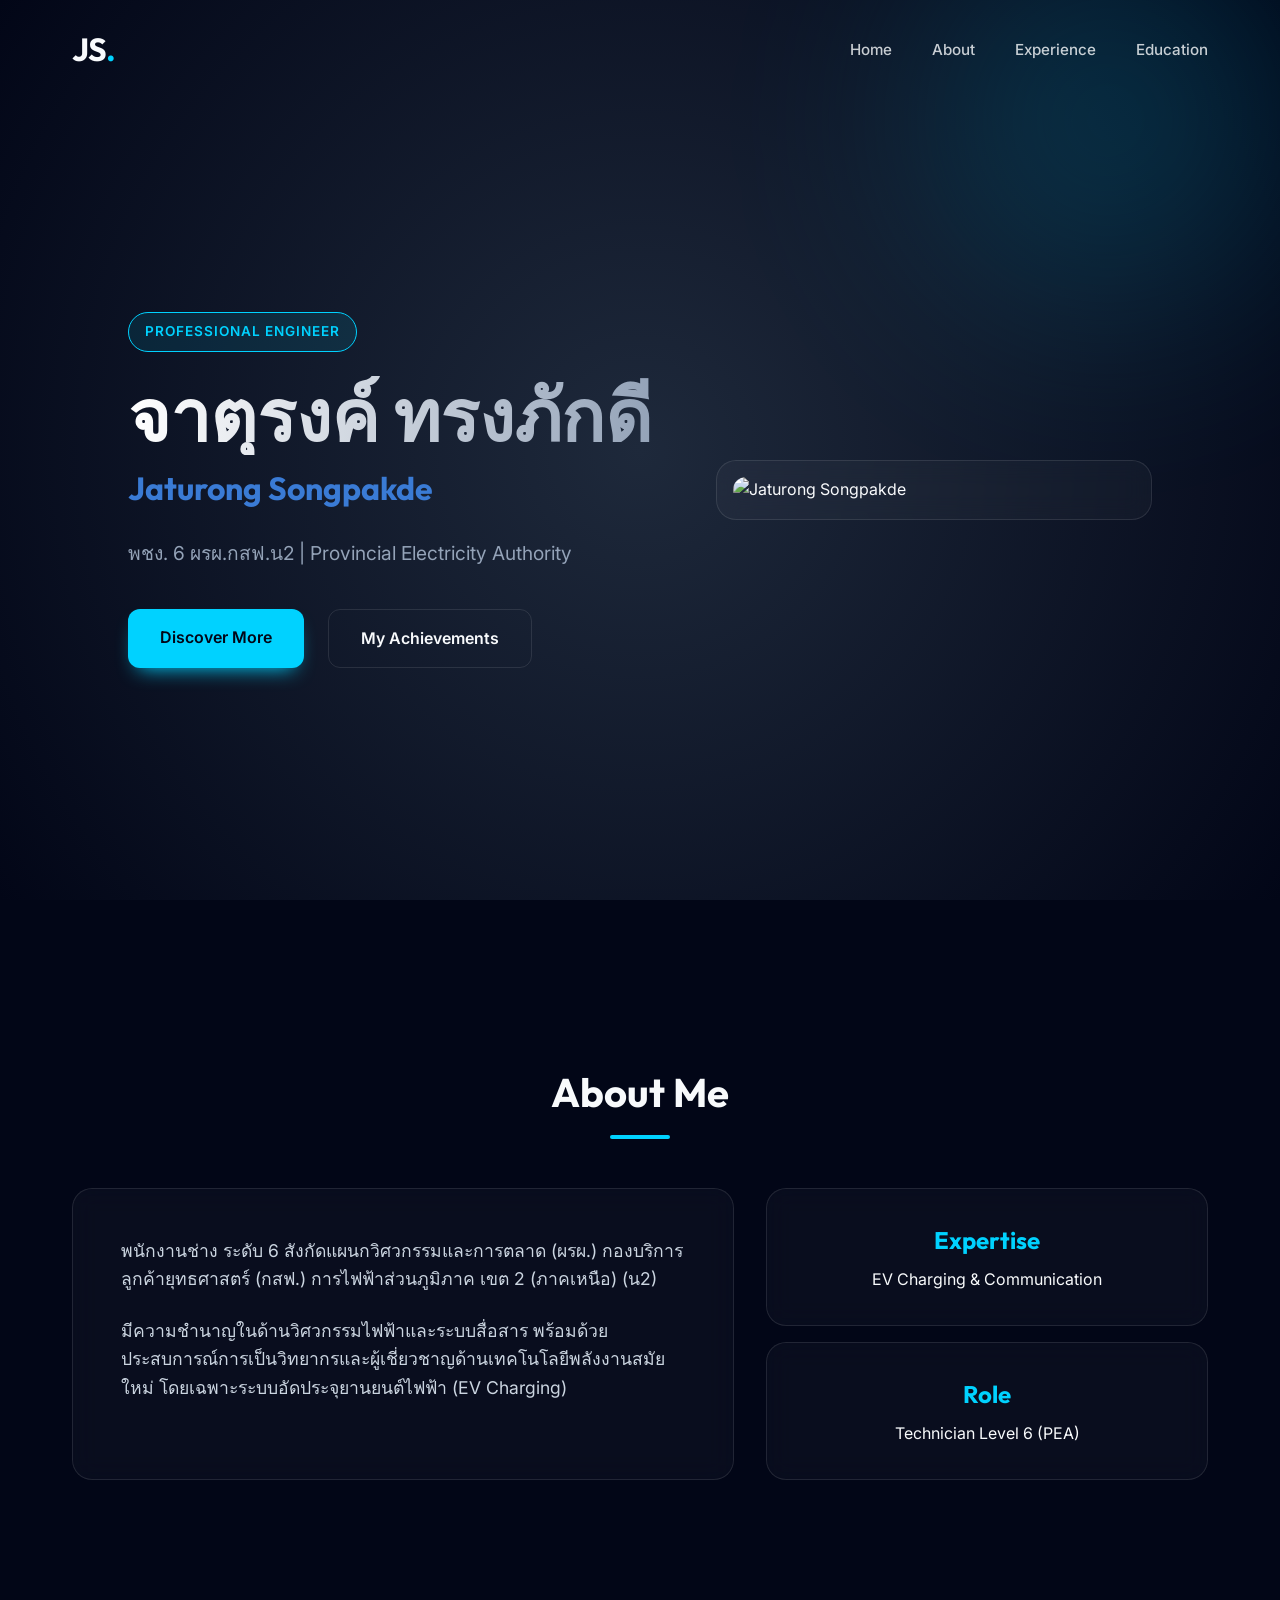
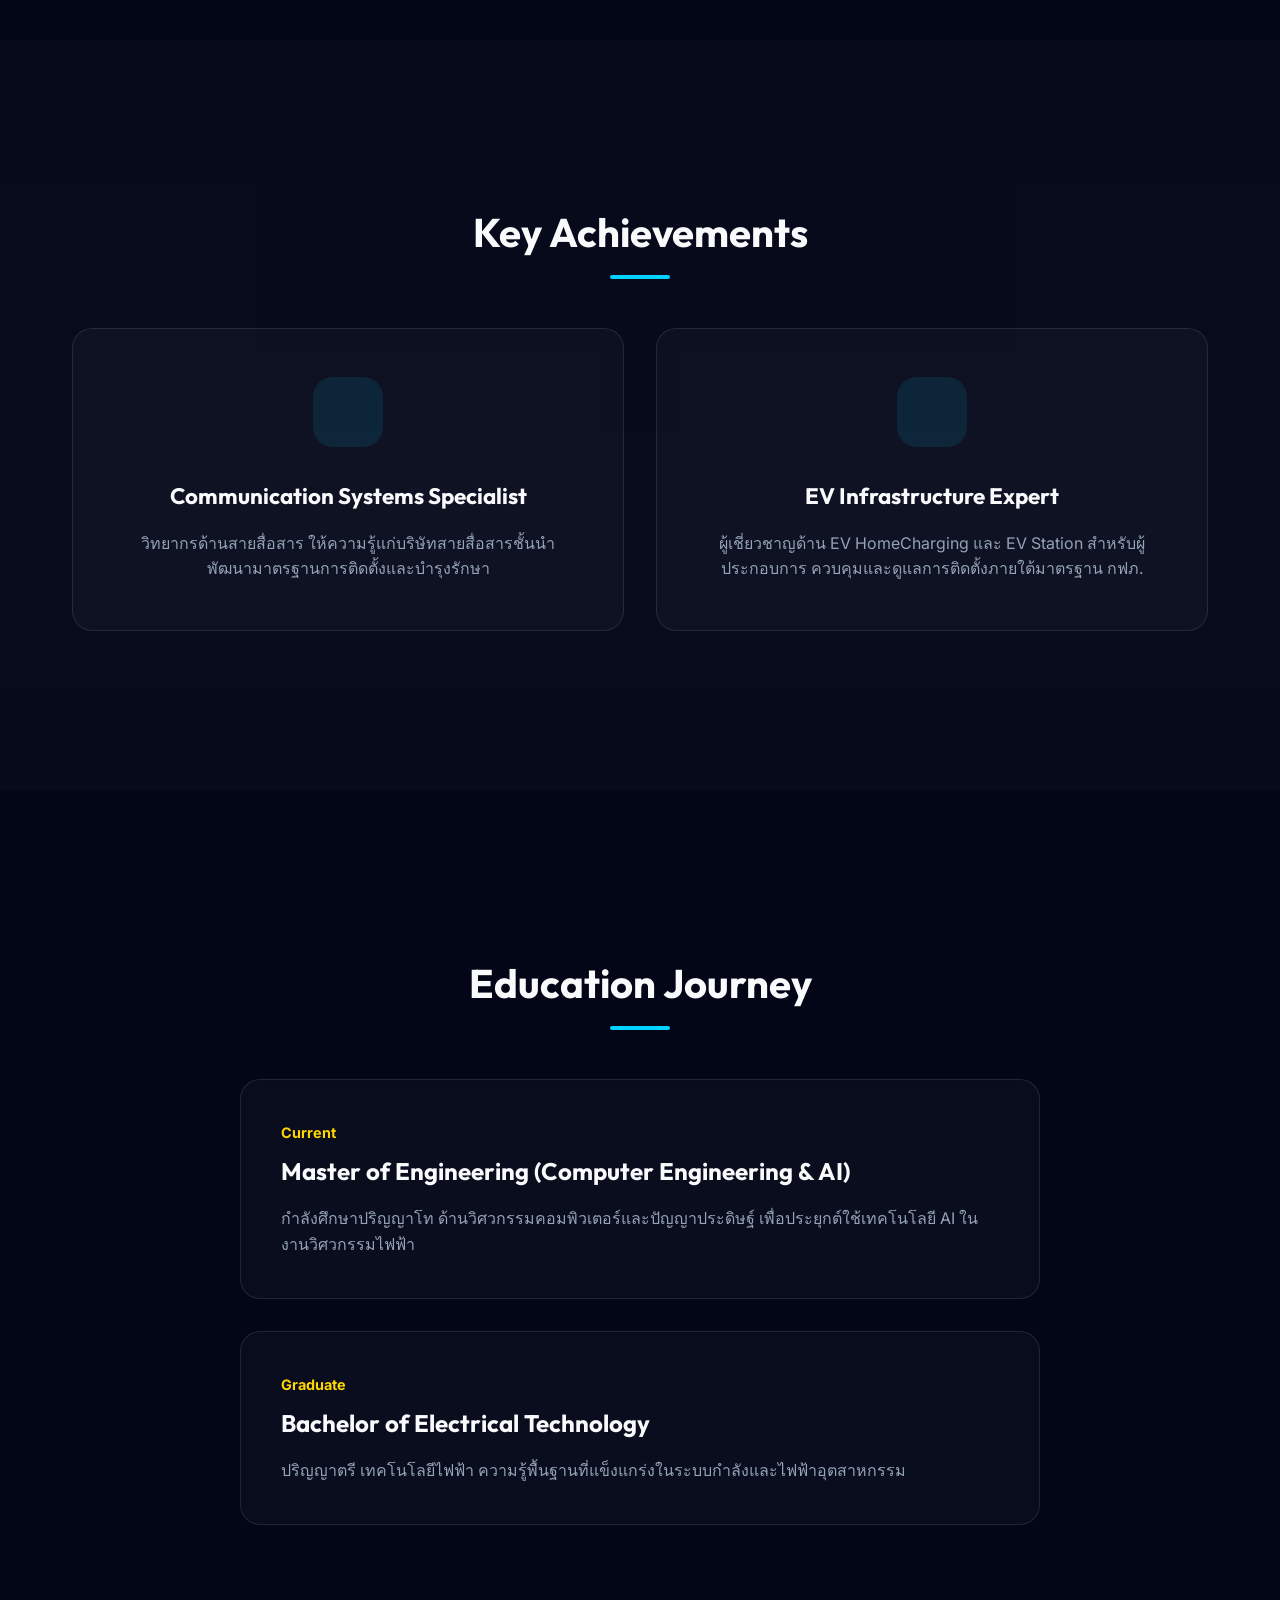
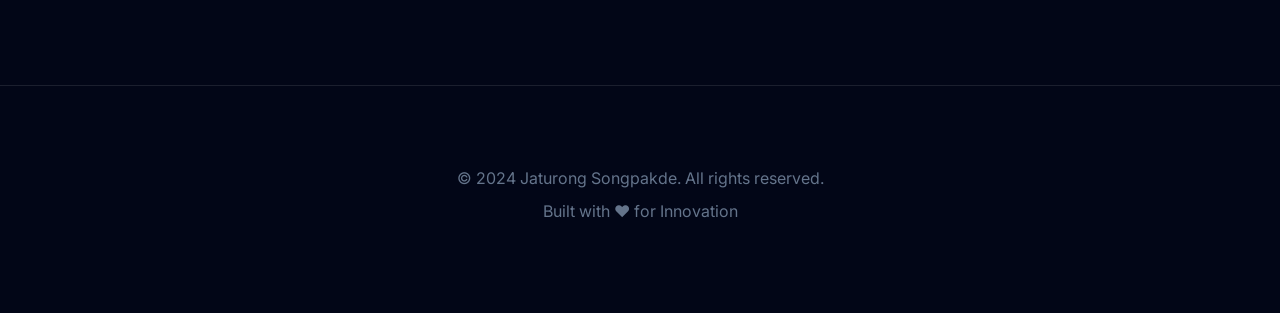
==== portfolio/index.html @ 8506d23b "Add professional portfolio website for Jaturong Songpakdee level-up presentation" ====
<!DOCTYPE html>
<html lang="th">
<head>
    <meta charset="UTF-8">
    <meta name="viewport" content="width=device-width, initial-scale=1.0">
    <title>Jaturong Songpakde | Portfolio</title>
    <link rel="stylesheet" href="style.css">
    <link rel="preconnect" href="https://fonts.googleapis.com">
    <link rel="preconnect" href="https://fonts.gstatic.com" crossorigin>
    <link href="https://fonts.googleapis.com/css2?family=Inter:wght@300;400;600;700&family=Outfit:wght@300;400;600;700&display=swap" rel="stylesheet">
    <script src="https://kit.fontawesome.com/your-fontawesome-kit.js" crossorigin="anonymous"></script>
</head>
<body>
    <div class="background-radial"></div>
    
    <nav id="navbar">
        <div class="container">
            <div class="logo">JS<span>.</span></div>
            <ul class="nav-links">
                <li><a href="#home">Home</a></li>
                <li><a href="#about">About</a></li>
                <li><a href="#experience">Experience</a></li>
                <li><a href="#education">Education</a></li>
            </ul>
        </div>
    </nav>

    <header id="home" class="hero">
        <div class="container">
            <div class="hero-content">
                <span class="badge">Professional Engineer</span>
                <h1>จาตุรงค์ ทรงภักดี</h1>
                <h2 class="english-name">Jaturong Songpakde</h2>
                <p class="role">พชง. 6 ผรผ.กสฟ.น2 | Provincial Electricity Authority</p>
                <div class="hero-cta">
                    <a href="#about" class="btn btn-primary">Discover More</a>
                    <a href="#experience" class="btn btn-outline">My Achievements</a>
                </div>
            </div>
            <div class="hero-image">
                <div class="image-wrapper glass">
                    <img src="assets/profile.png" alt="Jaturong Songpakde">
                </div>
            </div>
        </div>
    </header>

    <section id="about" class="section">
        <div class="container">
            <h3 class="section-title">About Me</h3>
            <div class="about-grid">
                <div class="about-text glass">
                    <p>พนักงานช่าง ระดับ 6 สังกัดแผนกวิศวกรรมและการตลาด (ผรผ.) กองบริการลูกค้ายุทธศาสตร์ (กสฟ.) การไฟฟ้าส่วนภูมิภาค เขต 2 (ภาคเหนือ) (น2)</p>
                    <p>มีความชำนาญในด้านวิศวกรรมไฟฟ้าและระบบสื่อสาร พร้อมด้วยประสบการณ์การเป็นวิทยากรและผู้เชี่ยวชาญด้านเทคโนโลยีพลังงานสมัยใหม่ โดยเฉพาะระบบอัดประจุยานยนต์ไฟฟ้า (EV Charging)</p>
                </div>
                <div class="stats-grid">
                    <div class="stat-card glass">
                        <h4>Expertise</h4>
                        <p>EV Charging & Communication</p>
                    </div>
                    <div class="stat-card glass">
                        <h4>Role</h4>
                        <p>Technician Level 6 (PEA)</p>
                    </div>
                </div>
            </div>
        </div>
    </section>

    <section id="experience" class="section bg-alt">
        <div class="container">
            <h3 class="section-title">Key Achievements</h3>
            <div class="cards-container">
                <div class="feature-card glass">
                    <div class="icon-box"><i class="fas fa-satellite-dish"></i></div>
                    <h4>Communication Systems Specialist</h4>
                    <p>วิทยากรด้านสายสื่อสาร ให้ความรู้แก่บริษัทสายสื่อสารชั้นนำ พัฒนามาตรฐานการติดตั้งและบำรุงรักษา</p>
                </div>
                <div class="feature-card glass">
                    <div class="icon-box"><i class="fas fa-charging-station"></i></div>
                    <h4>EV Infrastructure Expert</h4>
                    <p>ผู้เชี่ยวชาญด้าน EV HomeCharging และ EV Station สำหรับผู้ประกอบการ ควบคุมและดูแลการติดตั้งภายใต้มาตรฐาน กฟภ.</p>
                </div>
            </div>
        </div>
    </section>

    <section id="education" class="section">
        <div class="container">
            <h3 class="section-title">Education Journey</h3>
            <div class="timeline">
                <div class="timeline-item glass">
                    <span class="year">Current</span>
                    <h4>Master of Engineering (Computer Engineering & AI)</h4>
                    <p>กำลังศึกษาปริญญาโท ด้านวิศวกรรมคอมพิวเตอร์และปัญญาประดิษฐ์ เพื่อประยุกต์ใช้เทคโนโลยี AI ในงานวิศวกรรมไฟฟ้า</p>
                </div>
                <div class="timeline-item glass">
                    <span class="year">Graduate</span>
                    <h4>Bachelor of Electrical Technology</h4>
                    <p>ปริญญาตรี เทคโนโลยีไฟฟ้า ความรู้พื้นฐานที่แข็งแกร่งในระบบกำลังและไฟฟ้าอุตสาหกรรม</p>
                </div>
            </div>
        </div>
    </section>

    <footer>
        <div class="container">
            <p>&copy; 2024 Jaturong Songpakde. All rights reserved.</p>
            <p>Built with ❤️ for Innovation</p>
        </div>
    </footer>

    <script>
        // Smooth scrolling
        document.querySelectorAll('a[href^="#"]').forEach(anchor => {
            anchor.addEventListener('click', function (e) {
                e.preventDefault();
                document.querySelector(this.getAttribute('href')).scrollIntoView({
                    behavior: 'smooth'
                });
            });
        });

        // Navbar scroll effect
        window.addEventListener('scroll', () => {
            const nav = document.getElementById('navbar');
            if (window.scrollY > 50) {
                nav.classList.add('scrolled');
            } else {
                nav.classList.remove('scrolled');
            }
        });
    </script>
</body>
</html>
---- portfolio/style.css ----
:root {
    --primary: #00d2ff;
    --primary-glow: rgba(0, 210, 255, 0.4);
    --secondary: #3a7bd5;
    --dark: #0f172a;
    --darker: #020617;
    --light: #f8fafc;
    --glass: rgba(255, 255, 255, 0.03);
    --glass-border: rgba(255, 255, 255, 0.1);
    --accent: #ffd700;
}

* {
    margin: 0;
    padding: 0;
    box-sizing: border-box;
}

body {
    font-family: 'Inter', sans-serif;
    background-color: var(--darker);
    color: var(--light);
    line-height: 1.6;
    overflow-x: hidden;
}

h1, h2, h3, h4, .logo {
    font-family: 'Outfit', sans-serif;
}

.container {
    max-width: 1200px;
    margin: 0 auto;
    padding: 0 2rem;
}

.glass {
    background: var(--glass);
    backdrop-filter: blur(12px);
    -webkit-backdrop-filter: blur(12px);
    border: 1px solid var(--glass-border);
    border-radius: 20px;
    transition: all 0.3s ease;
}

.glass:hover {
    border-color: var(--primary);
    box-shadow: 0 0 20px var(--primary-glow);
}

/* Background Effects */
.background-radial {
    position: fixed;
    top: 0;
    left: 0;
    width: 100vw;
    height: 100vh;
    background: radial-gradient(circle at 50% 50%, #1e293b 0%, #020617 100%);
    z-index: -1;
}

.background-radial::after {
    content: '';
    position: absolute;
    top: -20%;
    right: -10%;
    width: 600px;
    height: 600px;
    background: radial-gradient(circle, var(--primary-glow) 0%, transparent 70%);
    filter: blur(80px);
    opacity: 0.5;
}

/* Navbar */
#navbar {
    position: fixed;
    top: 0;
    width: 100%;
    z-index: 1000;
    padding: 1.5rem 0;
    transition: all 0.4s ease;
}

#navbar.scrolled {
    padding: 1rem 0;
    background: rgba(2, 6, 23, 0.8);
    backdrop-filter: blur(10px);
    border-bottom: 1px solid var(--glass-border);
}

#navbar .container {
    display: flex;
    justify-content: space-between;
    align-items: center;
}

.logo {
    font-size: 2rem;
    font-weight: 700;
    letter-spacing: -1px;
}

.logo span {
    color: var(--primary);
}

.nav-links {
    display: flex;
    list-style: none;
    gap: 2.5rem;
}

.nav-links a {
    text-decoration: none;
    color: var(--light);
    font-weight: 500;
    font-size: 0.95rem;
    opacity: 0.8;
    transition: 0.3s;
}

.nav-links a:hover {
    color: var(--primary);
    opacity: 1;
}

/* Hero Section */
.hero {
    min-height: 100vh;
    display: flex;
    align-items: center;
    padding-top: 80px;
}

.hero .container {
    display: grid;
    grid-template-columns: 1.2fr 1fr;
    gap: 4rem;
    align-items: center;
}

.badge {
    display: inline-block;
    padding: 0.5rem 1rem;
    background: rgba(0, 210, 255, 0.1);
    border: 1px solid var(--primary);
    color: var(--primary);
    border-radius: 50px;
    font-size: 0.85rem;
    font-weight: 600;
    margin-bottom: 1.5rem;
    text-transform: uppercase;
    letter-spacing: 1px;
}

.hero h1 {
    font-size: 4.5rem;
    line-height: 1.1;
    margin-bottom: 0.5rem;
    background: linear-gradient(to right, #fff, #94a3b8);
    -webkit-background-clip: text;
    -webkit-text-fill-color: transparent;
}

.english-name {
    font-size: 2rem;
    color: var(--secondary);
    margin-bottom: 1.5rem;
}

.role {
    font-size: 1.2rem;
    color: #94a3b8;
    margin-bottom: 2.5rem;
    max-width: 600px;
}

.hero-cta {
    display: flex;
    gap: 1.5rem;
}

.btn {
    padding: 1rem 2rem;
    border-radius: 12px;
    font-weight: 600;
    text-decoration: none;
    transition: 0.3s;
}

.btn-primary {
    background: var(--primary);
    color: var(--darker);
    box-shadow: 0 10px 20px -10px var(--primary);
}

.btn-primary:hover {
    transform: translateY(-3px);
    filter: brightness(1.1);
}

.btn-outline {
    border: 1px solid var(--glass-border);
    color: var(--light);
}

.btn-outline:hover {
    background: var(--glass);
    border-color: var(--primary);
}

.hero-image .image-wrapper {
    position: relative;
    padding: 1rem;
    max-width: 450px;
}

.hero-image img {
    width: 100%;
    border-radius: 15px;
    display: block;
    filter: grayscale(20%);
}

/* Sections */
.section {
    padding: 10rem 0;
}

.section-title {
    font-size: 2.5rem;
    margin-bottom: 4rem;
    text-align: center;
    position: relative;
}

.section-title::after {
    content: '';
    position: absolute;
    bottom: -15px;
    left: 50%;
    transform: translateX(-50%);
    width: 60px;
    height: 4px;
    background: var(--primary);
    border-radius: 2px;
}

.bg-alt {
    background: rgba(255, 255, 255, 0.02);
}

/* About Grid */
.about-grid {
    display: grid;
    grid-template-columns: 1.5fr 1fr;
    gap: 2rem;
}

.about-text {
    padding: 3rem;
    font-size: 1.1rem;
    color: #cbd5e1;
}

.about-text p {
    margin-bottom: 1.5rem;
}

.stats-grid {
    display: grid;
    gap: 1rem;
}

.stat-card {
    padding: 2rem;
    text-align: center;
}

.stat-card h4 {
    color: var(--primary);
    font-size: 1.5rem;
    margin-bottom: 0.5rem;
}

/* Achievements */
.cards-container {
    display: grid;
    grid-template-columns: repeat(auto-fit, minmax(300px, 1fr));
    gap: 2rem;
}

.feature-card {
    padding: 3rem;
    text-align: center;
}

.icon-box {
    width: 70px;
    height: 70px;
    background: rgba(0, 210, 255, 0.1);
    color: var(--primary);
    border-radius: 20px;
    display: flex;
    align-items: center;
    justify-content: center;
    font-size: 1.8rem;
    margin: 0 auto 2rem;
}

.feature-card h4 {
    margin-bottom: 1rem;
    font-size: 1.4rem;
}

.feature-card p {
    color: #94a3b8;
}

/* Education Timeline */
.timeline {
    max-width: 800px;
    margin: 0 auto;
    display: flex;
    flex-direction: column;
    gap: 2rem;
}

.timeline-item {
    padding: 2.5rem;
    position: relative;
}

.year {
    display: inline-block;
    color: var(--accent);
    font-weight: 700;
    margin-bottom: 0.5rem;
    font-size: 0.9rem;
}

.timeline-item h4 {
    font-size: 1.5rem;
    margin-bottom: 1rem;
}

.timeline-item p {
    color: #94a3b8;
}

/* Footer */
footer {
    padding: 5rem 0;
    text-align: center;
    border-top: 1px solid var(--glass-border);
}

footer p {
    color: #64748b;
    margin-bottom: 0.5rem;
}

/* Responsive */
@media (max-width: 992px) {
    .hero .container {
        grid-template-columns: 1fr;
        text-align: center;
    }
    .hero h1 { font-size: 3.5rem; }
    .hero-cta { justify-content: center; }
    .hero-image { order: -1; margin: 0 auto; }
    .about-grid { grid-template-columns: 1fr; }
    .nav-links { display: none; }
}

@media (max-width: 600px) {
    .hero h1 { font-size: 2.8rem; }
    .section { padding: 6rem 0; }
}
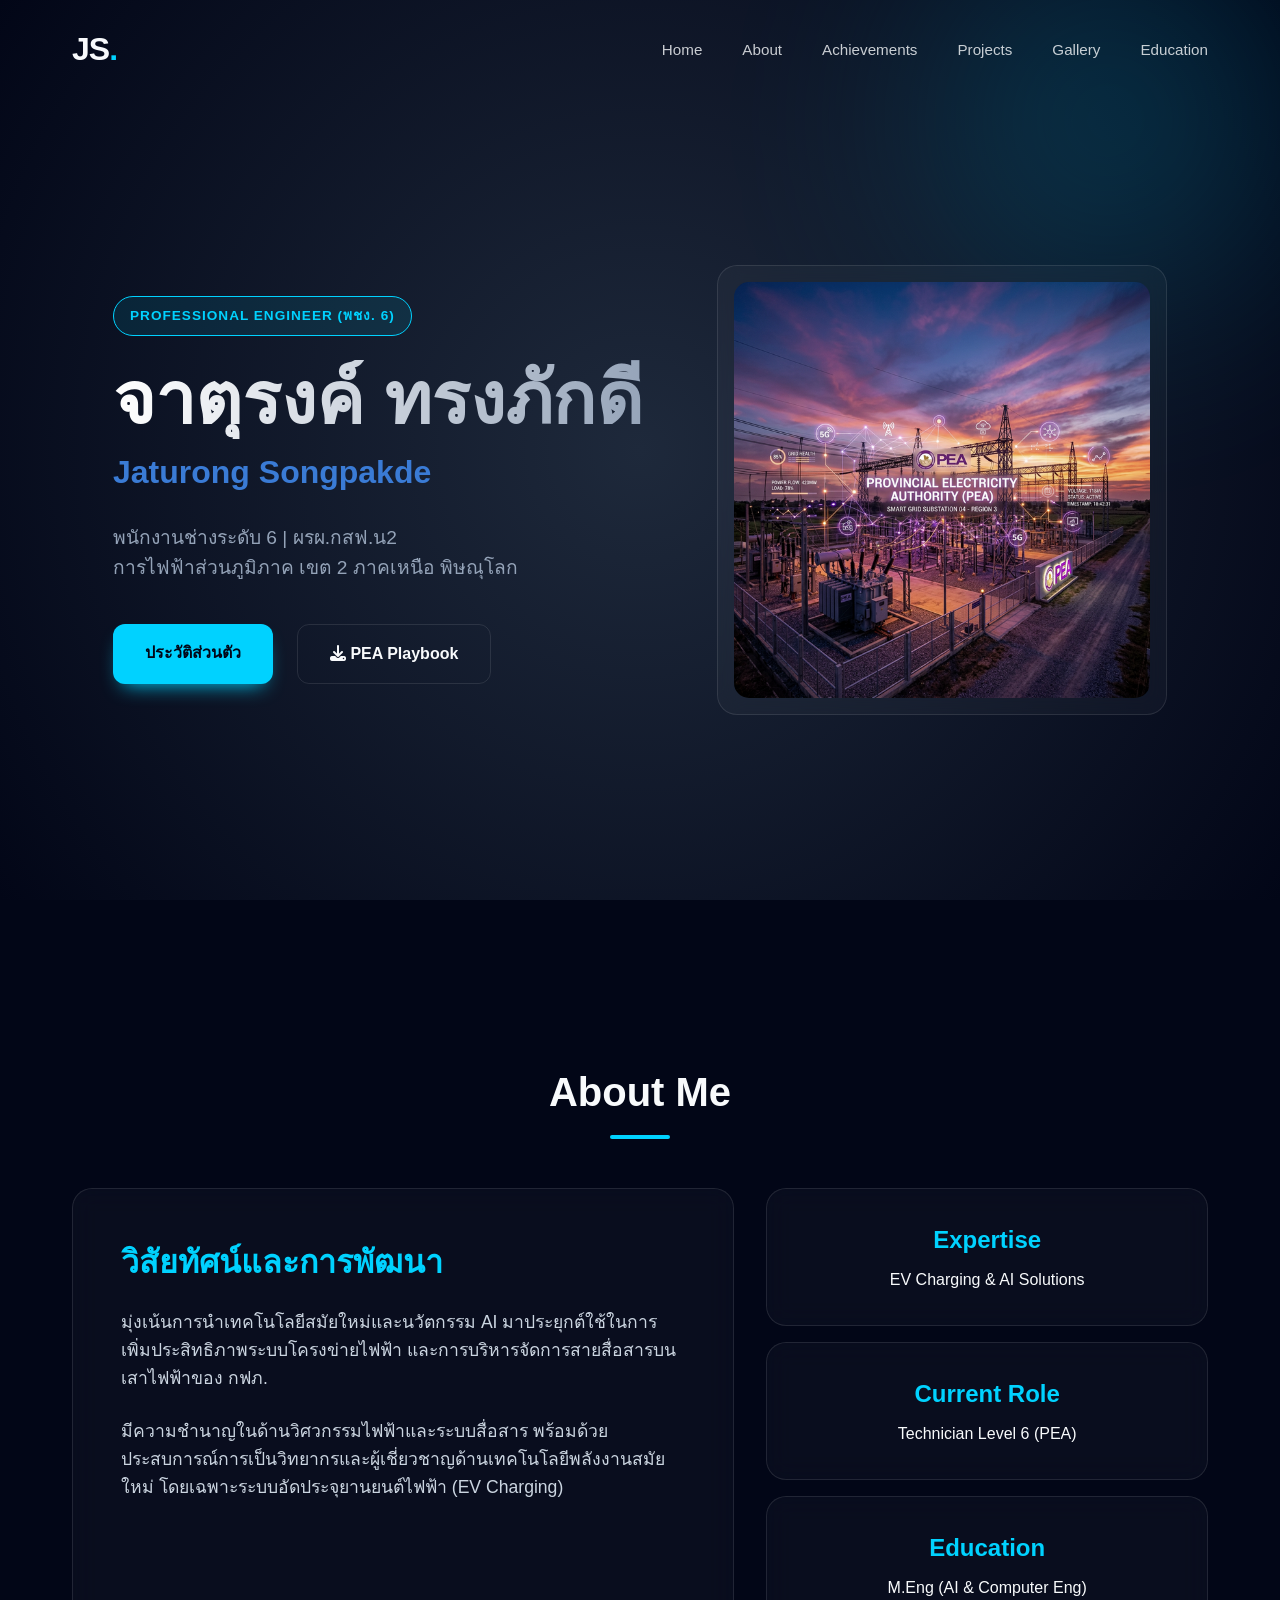
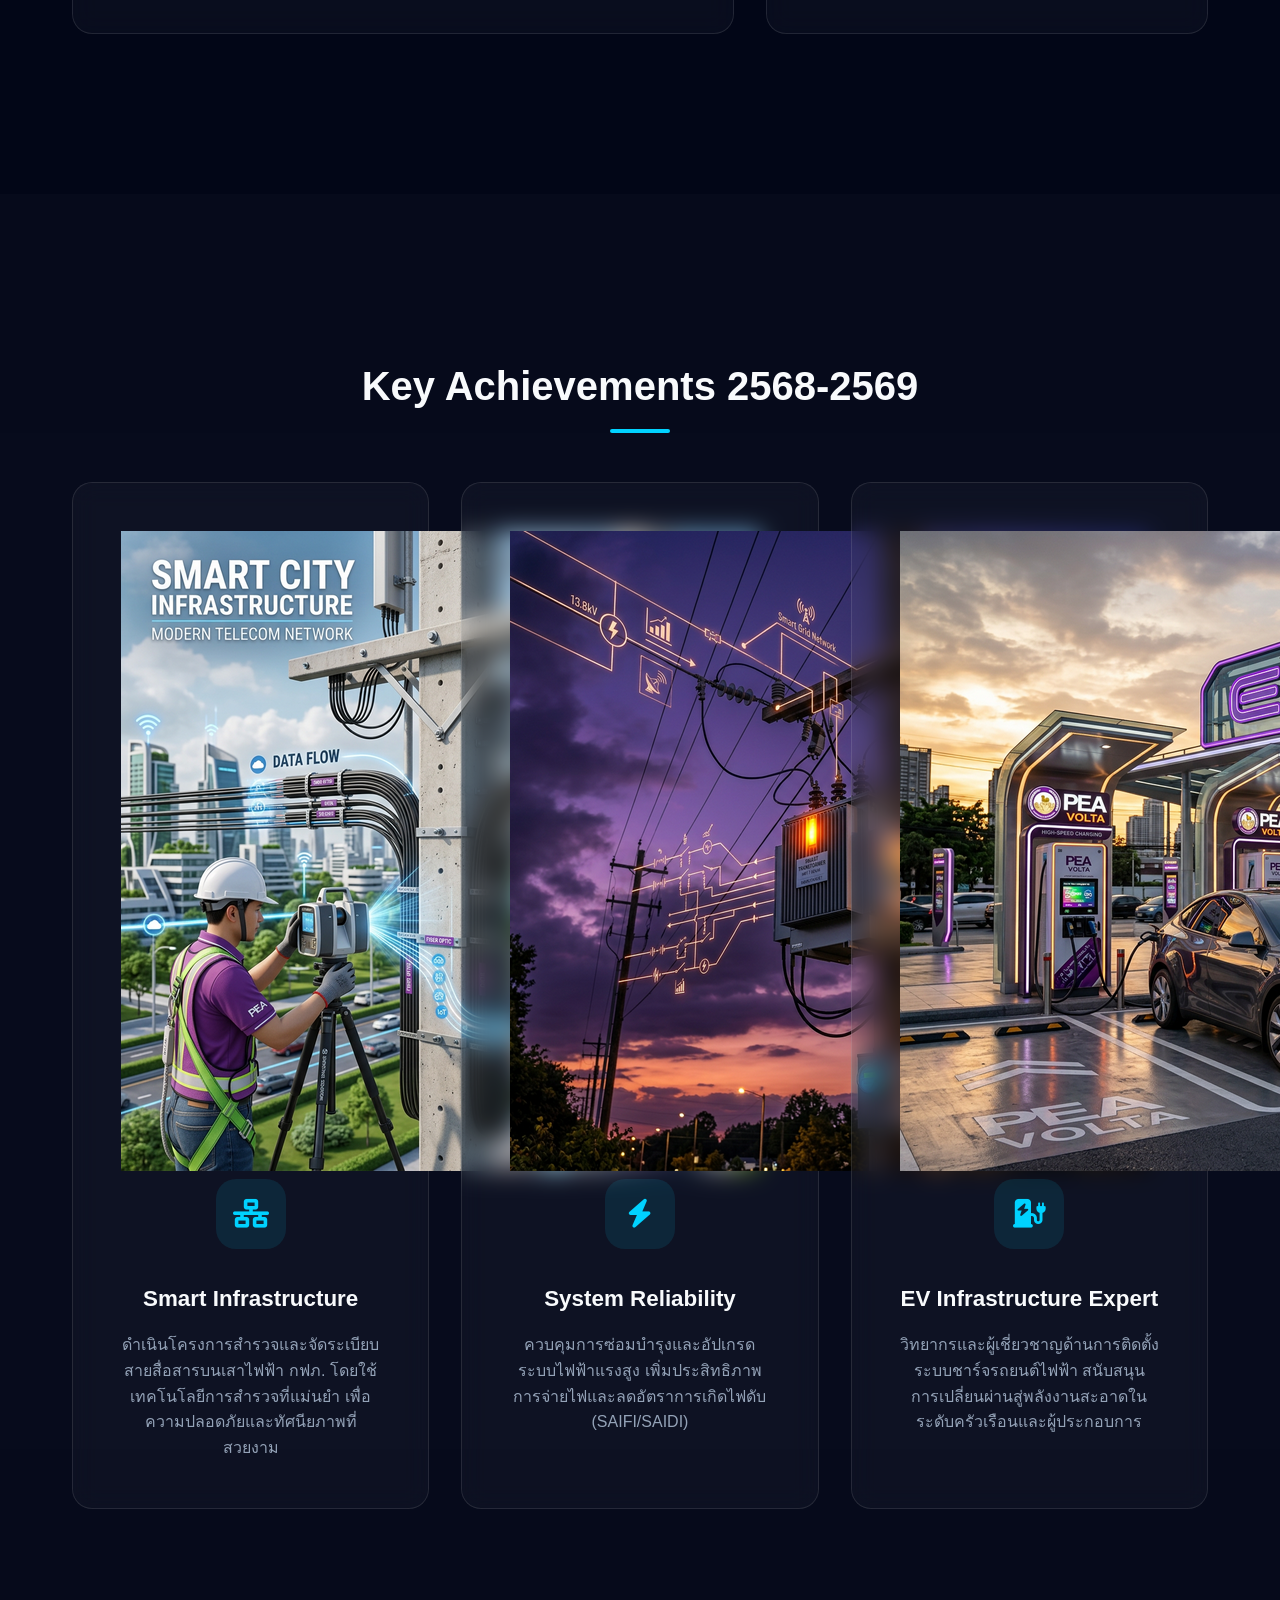
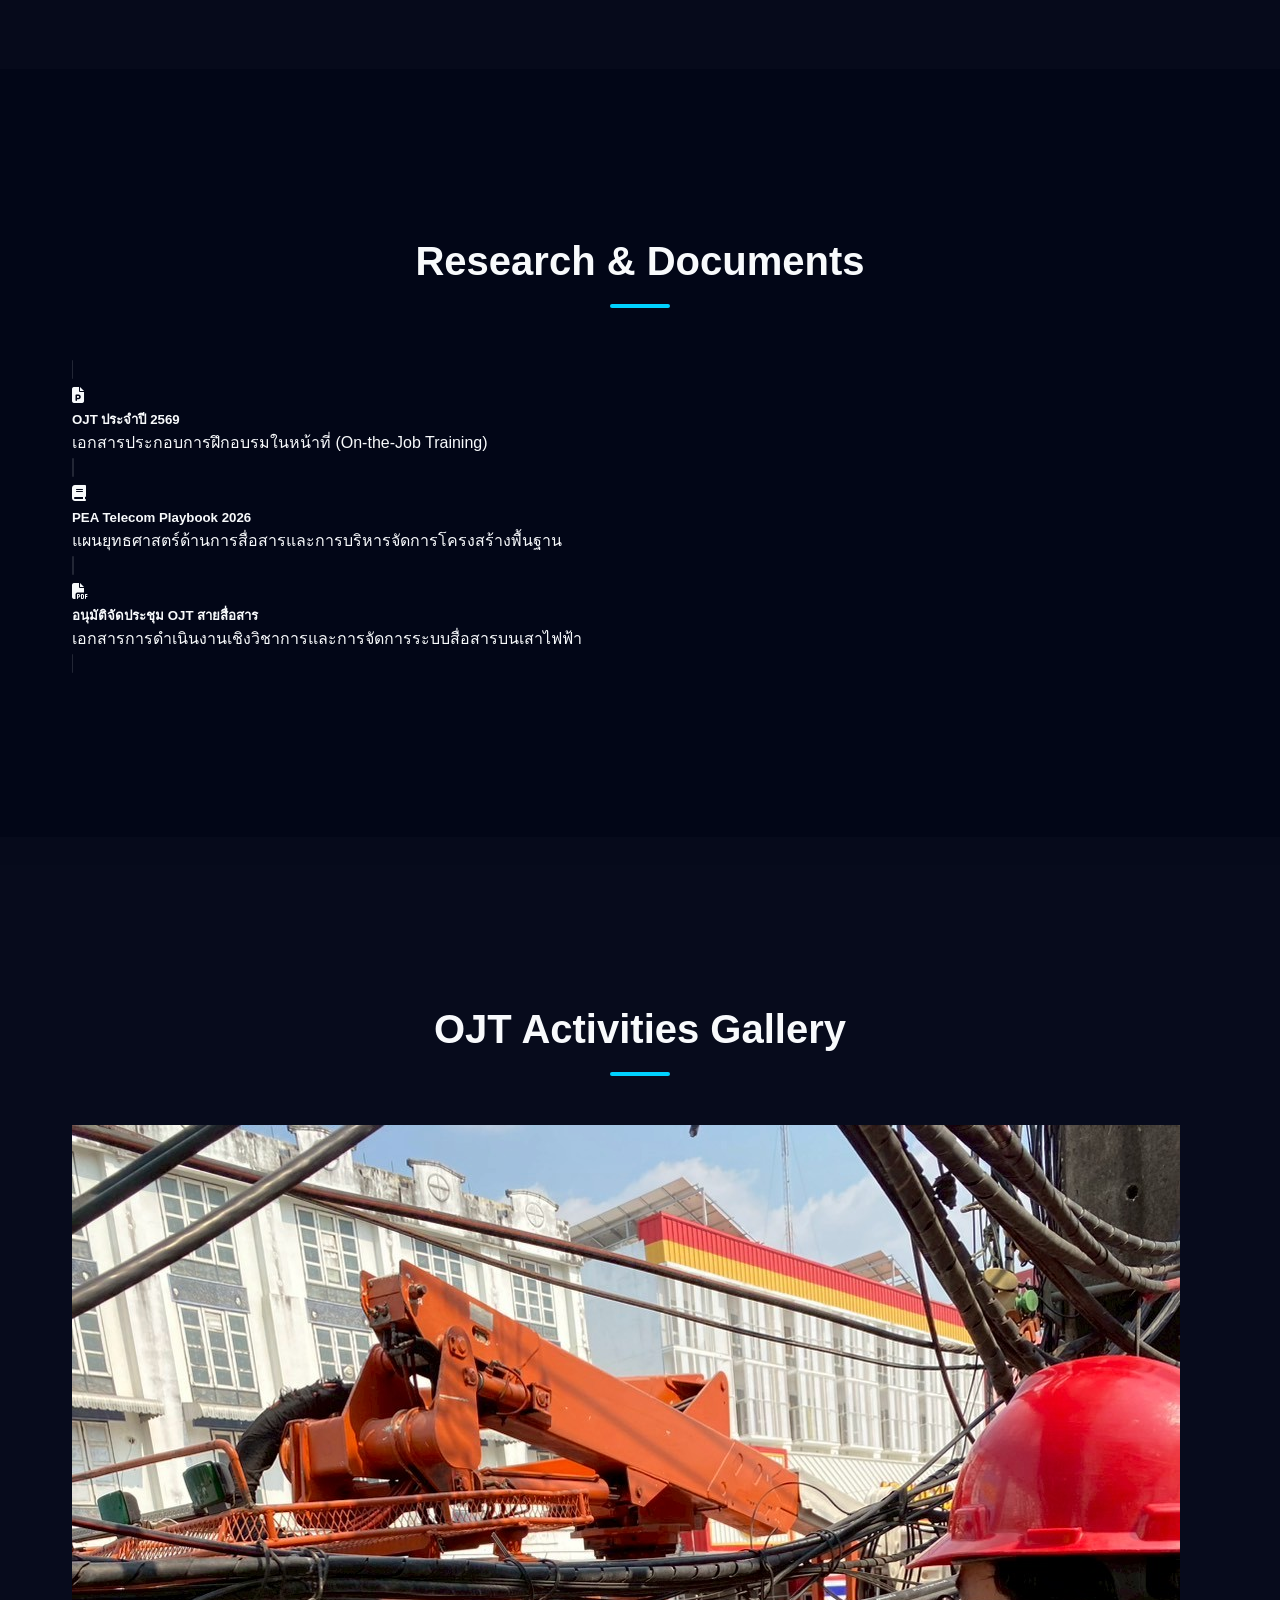
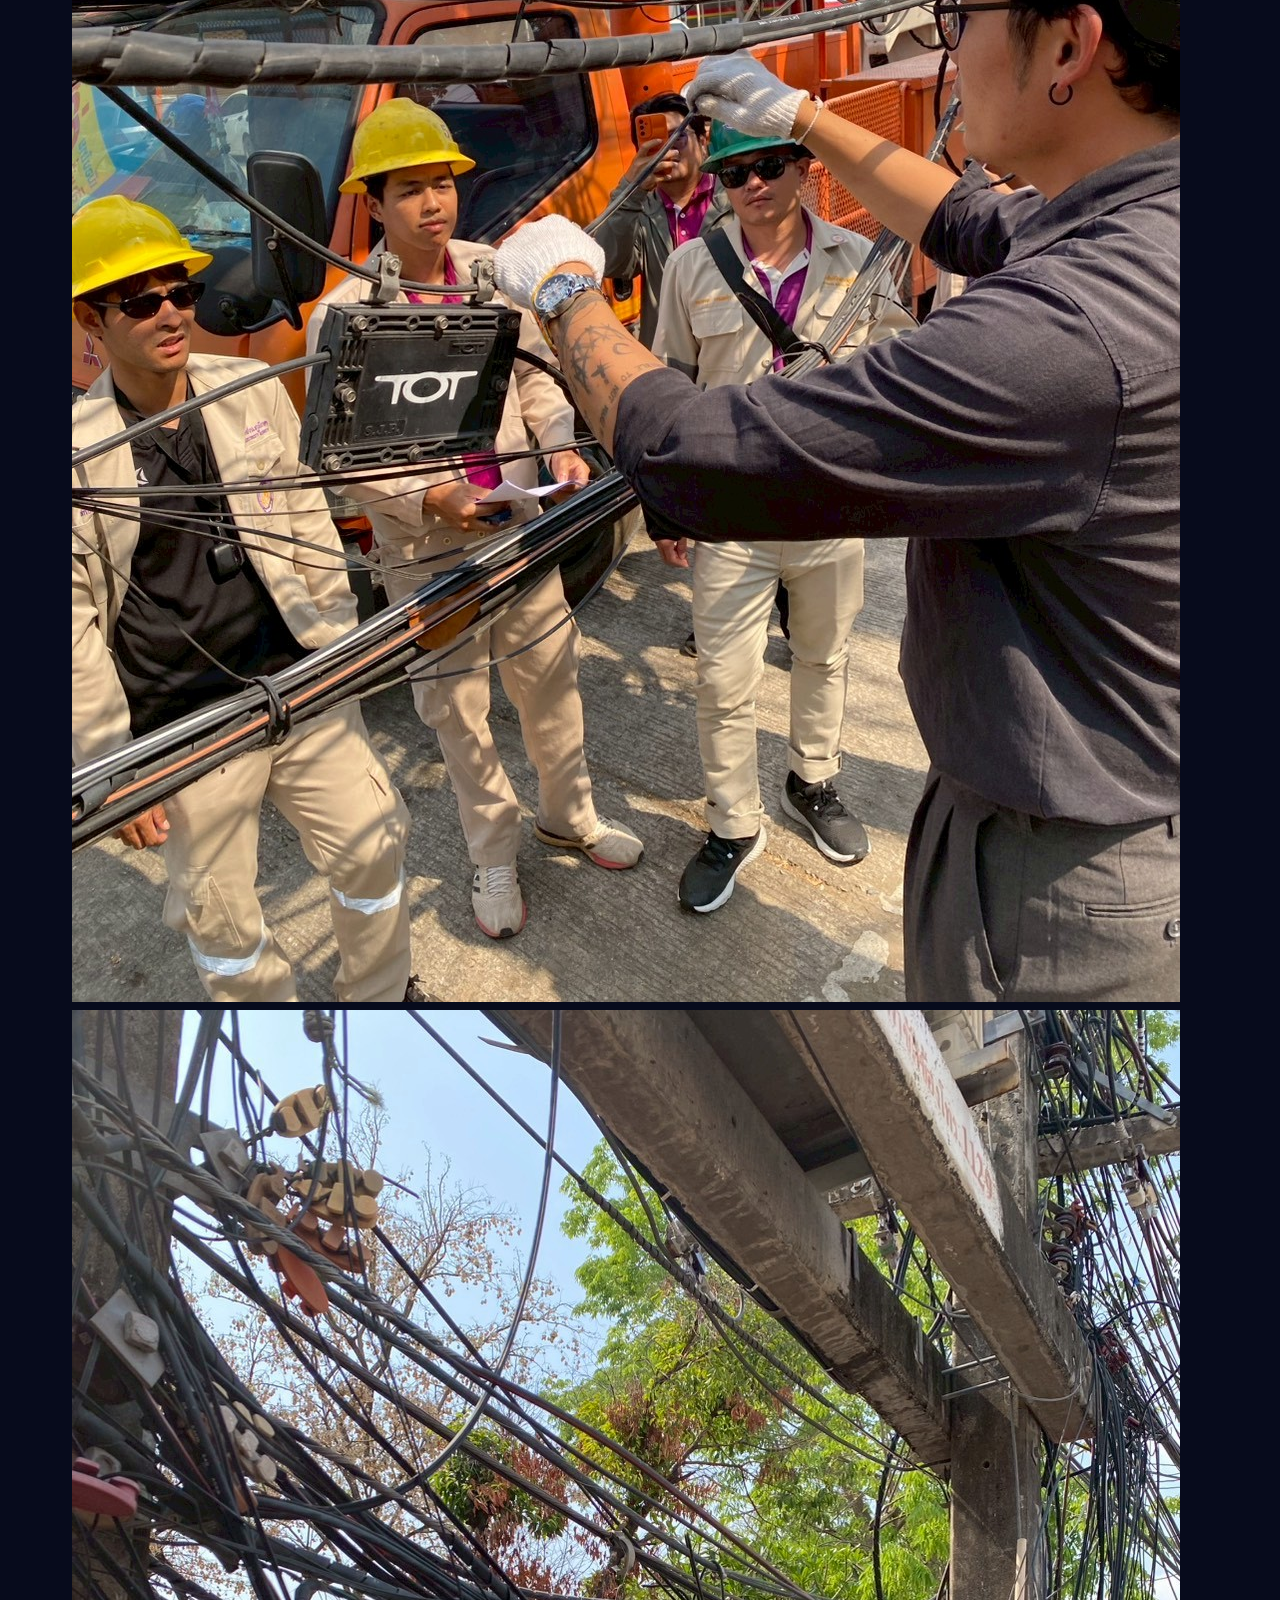
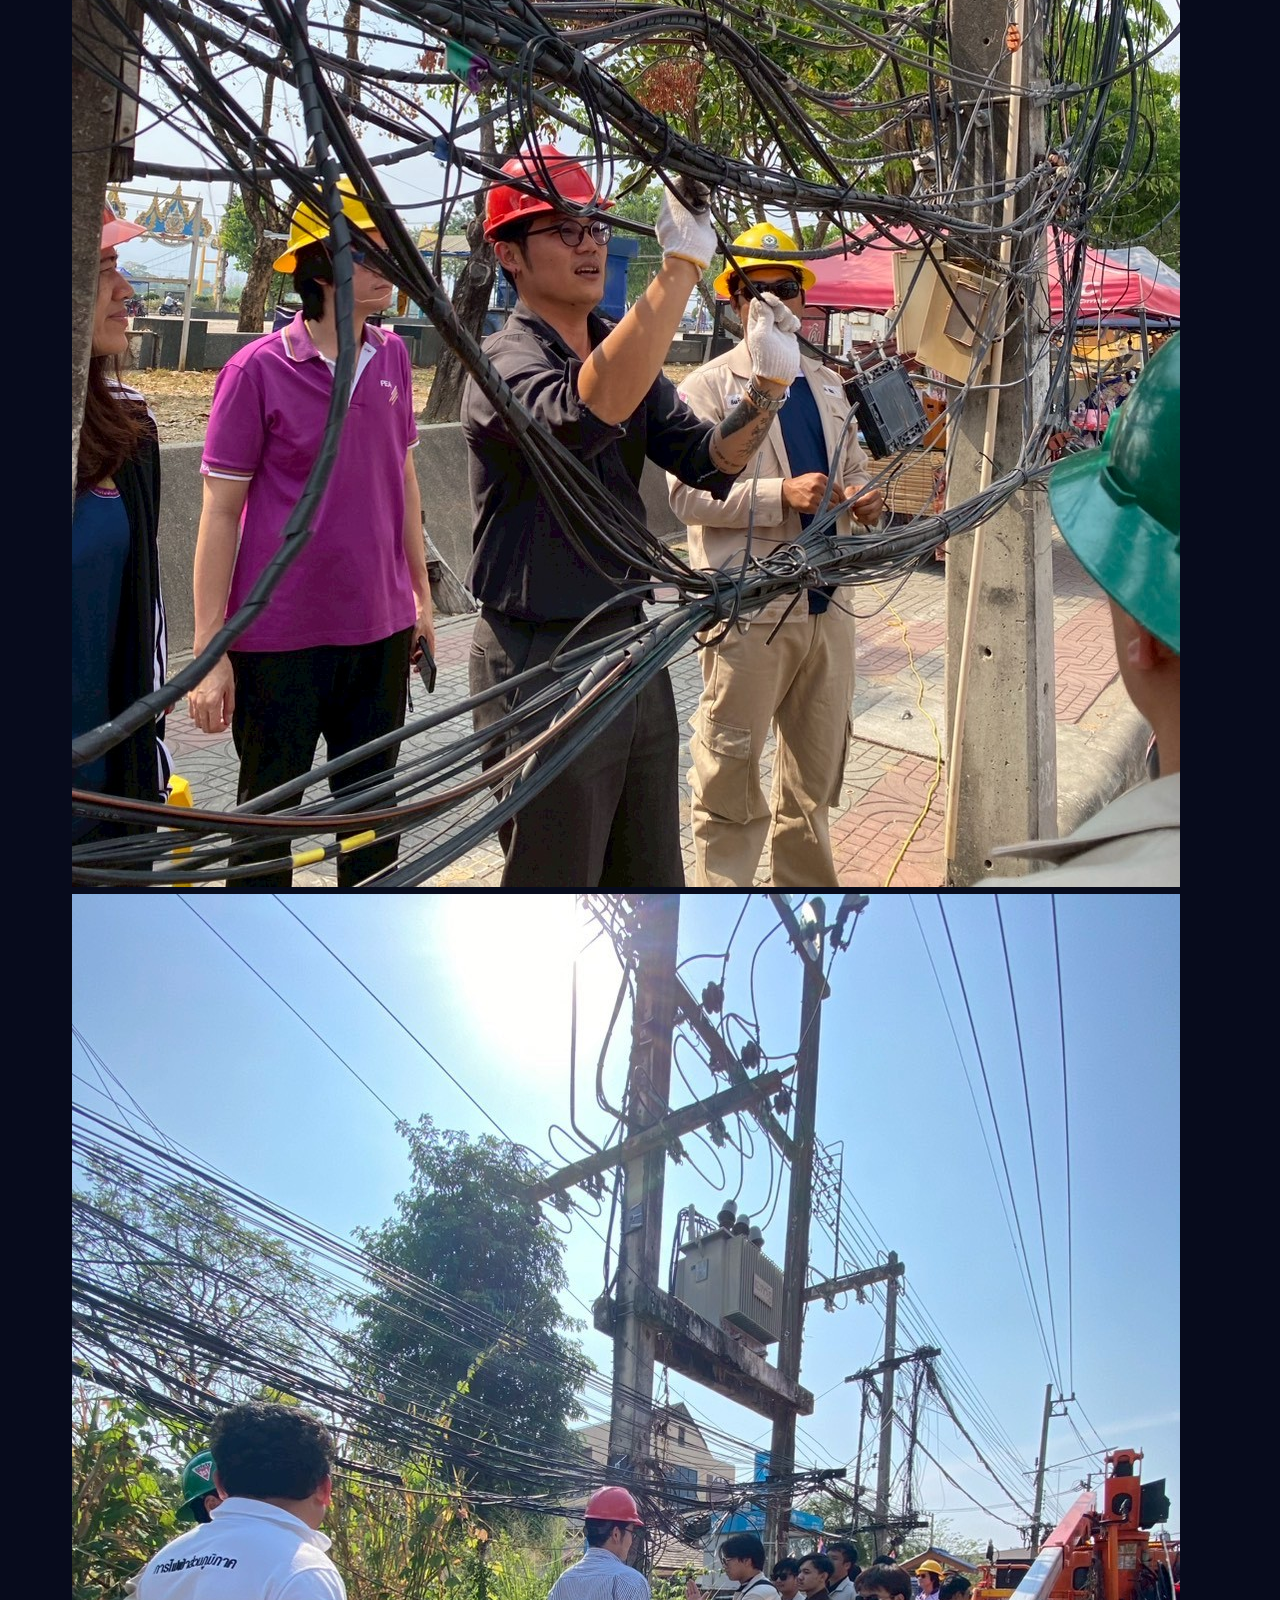
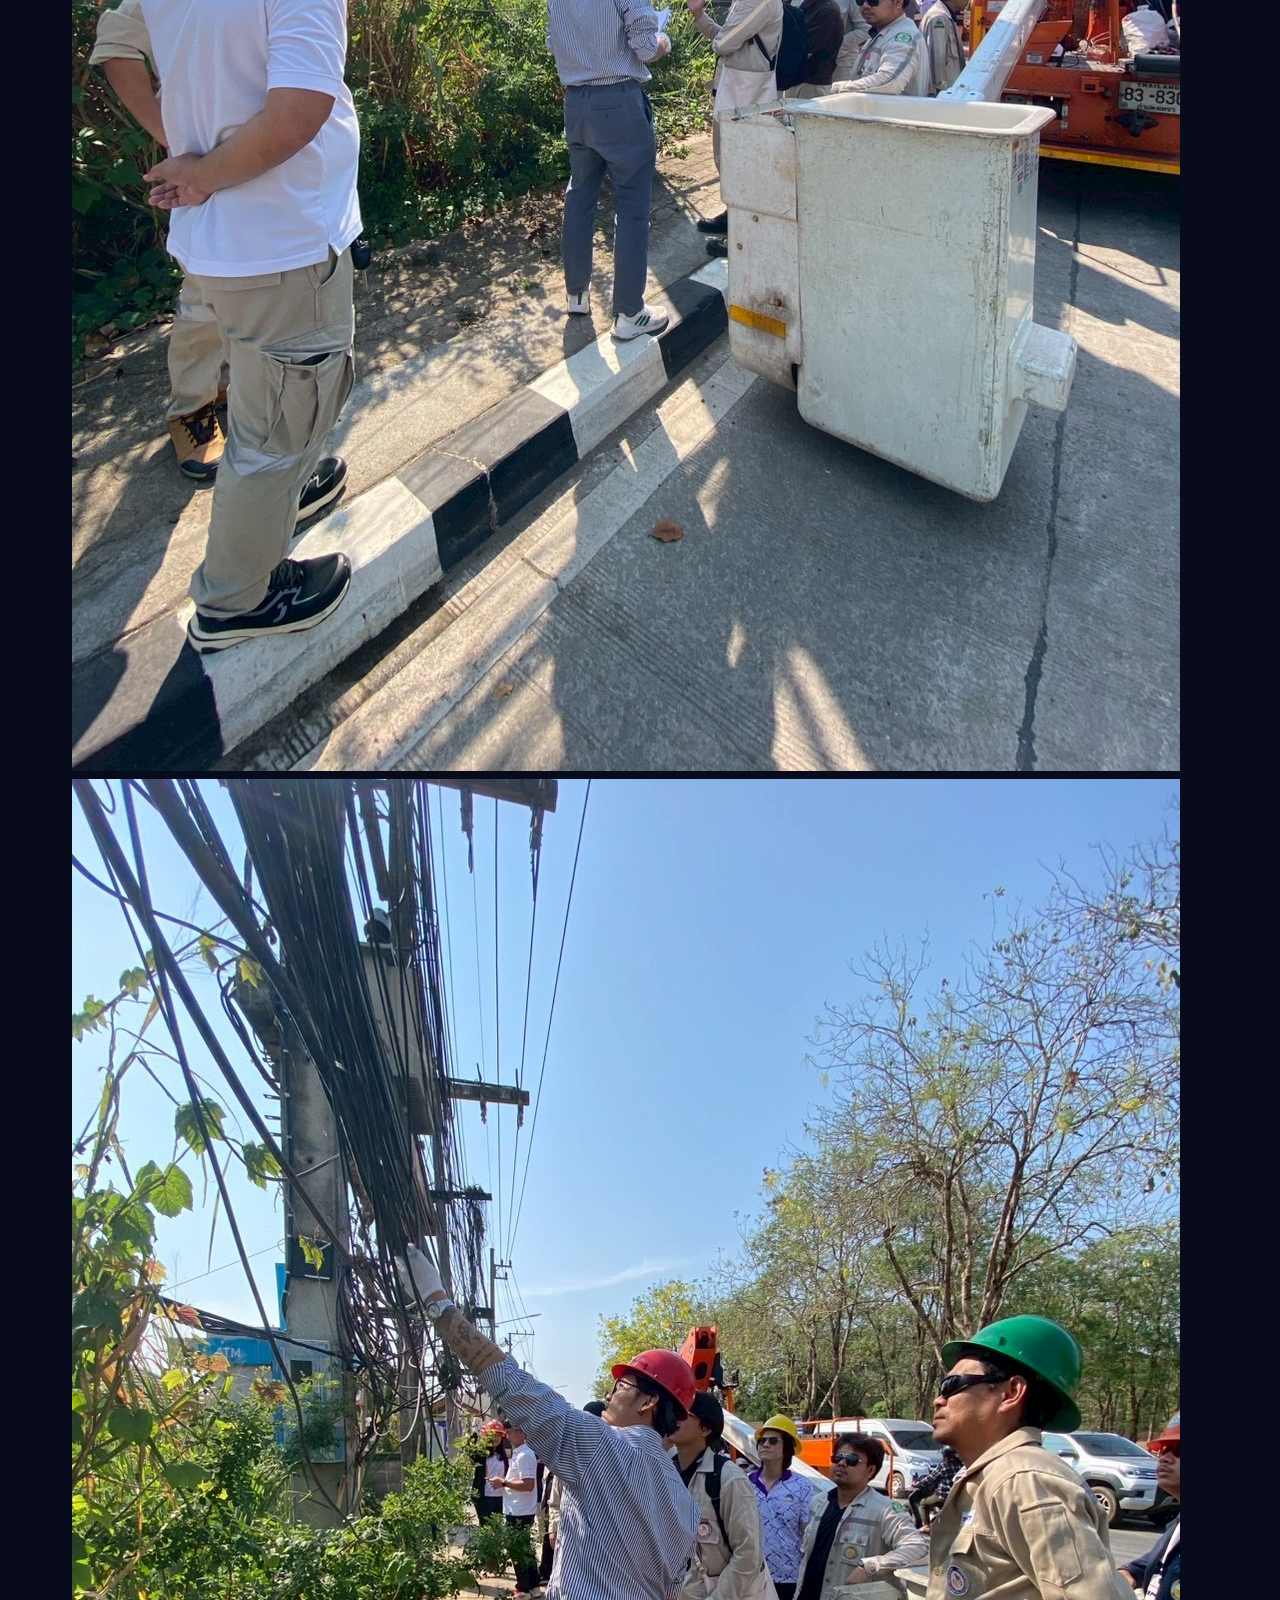
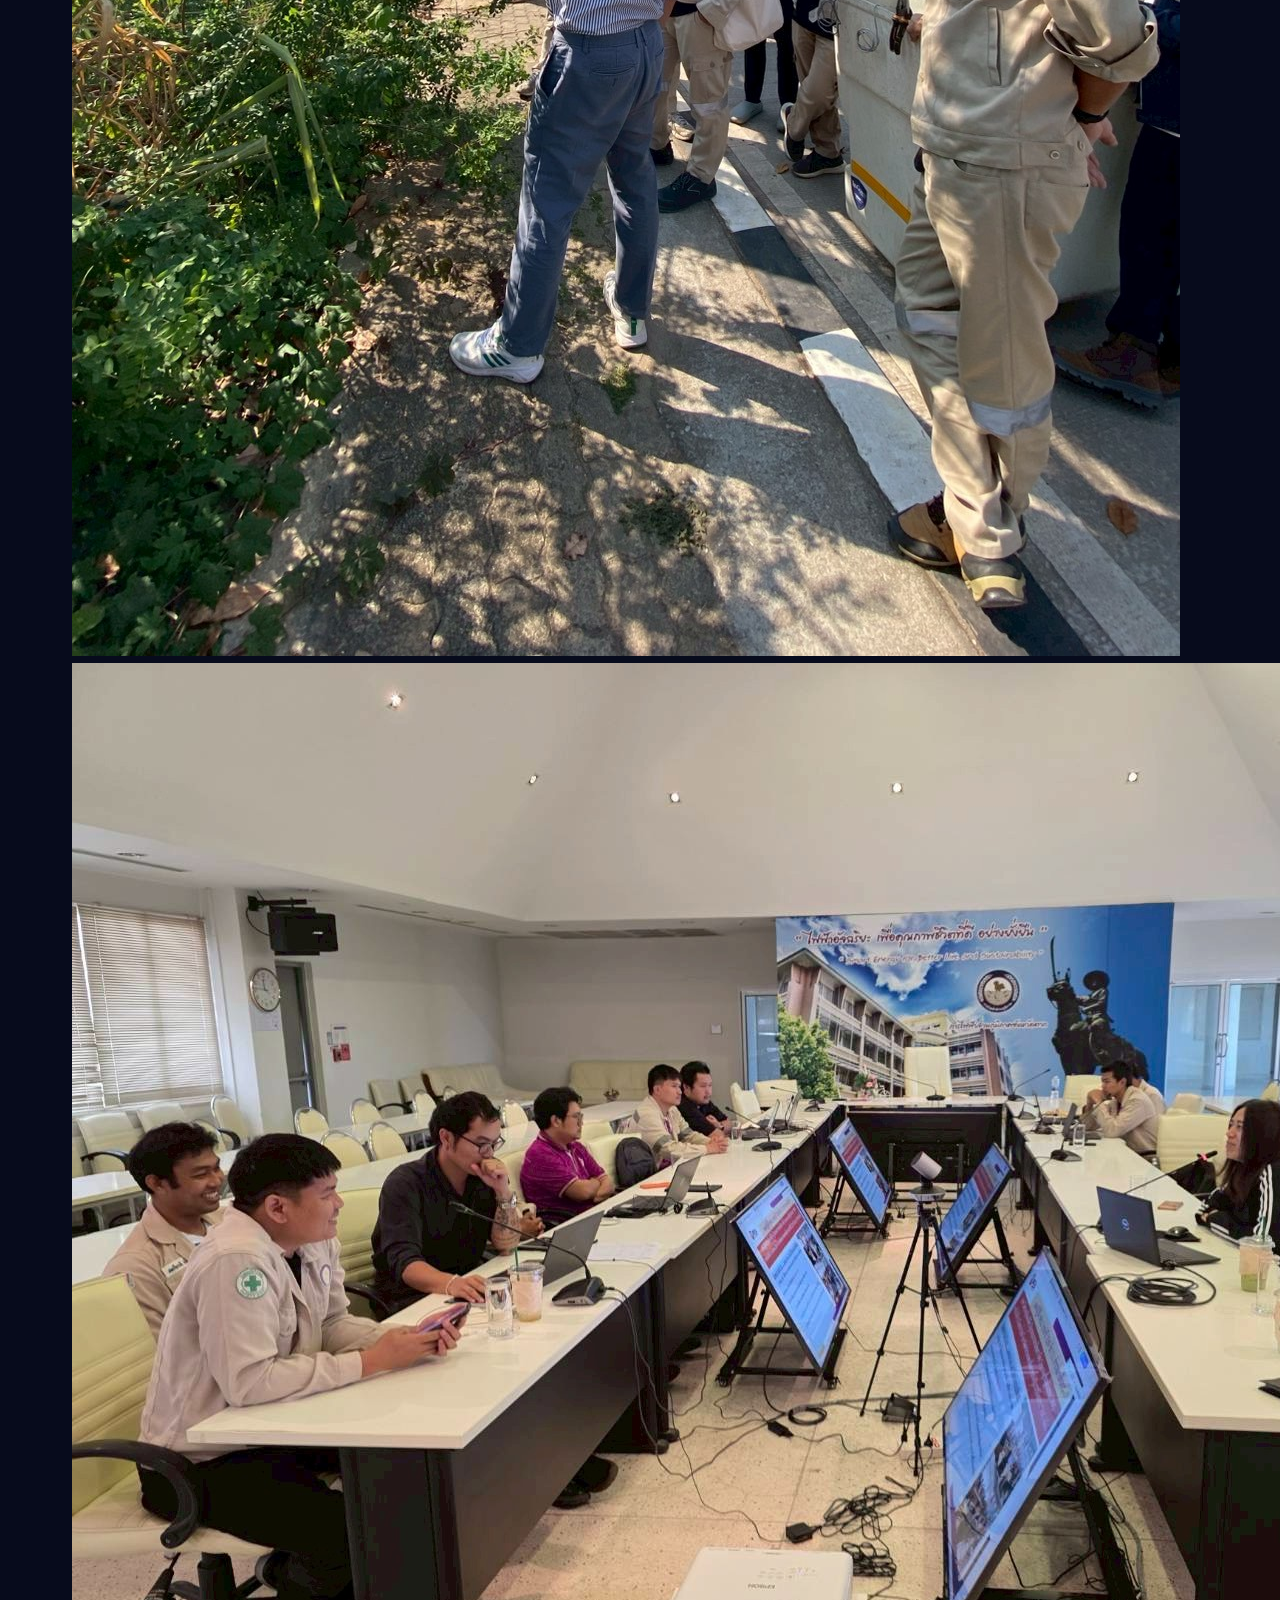
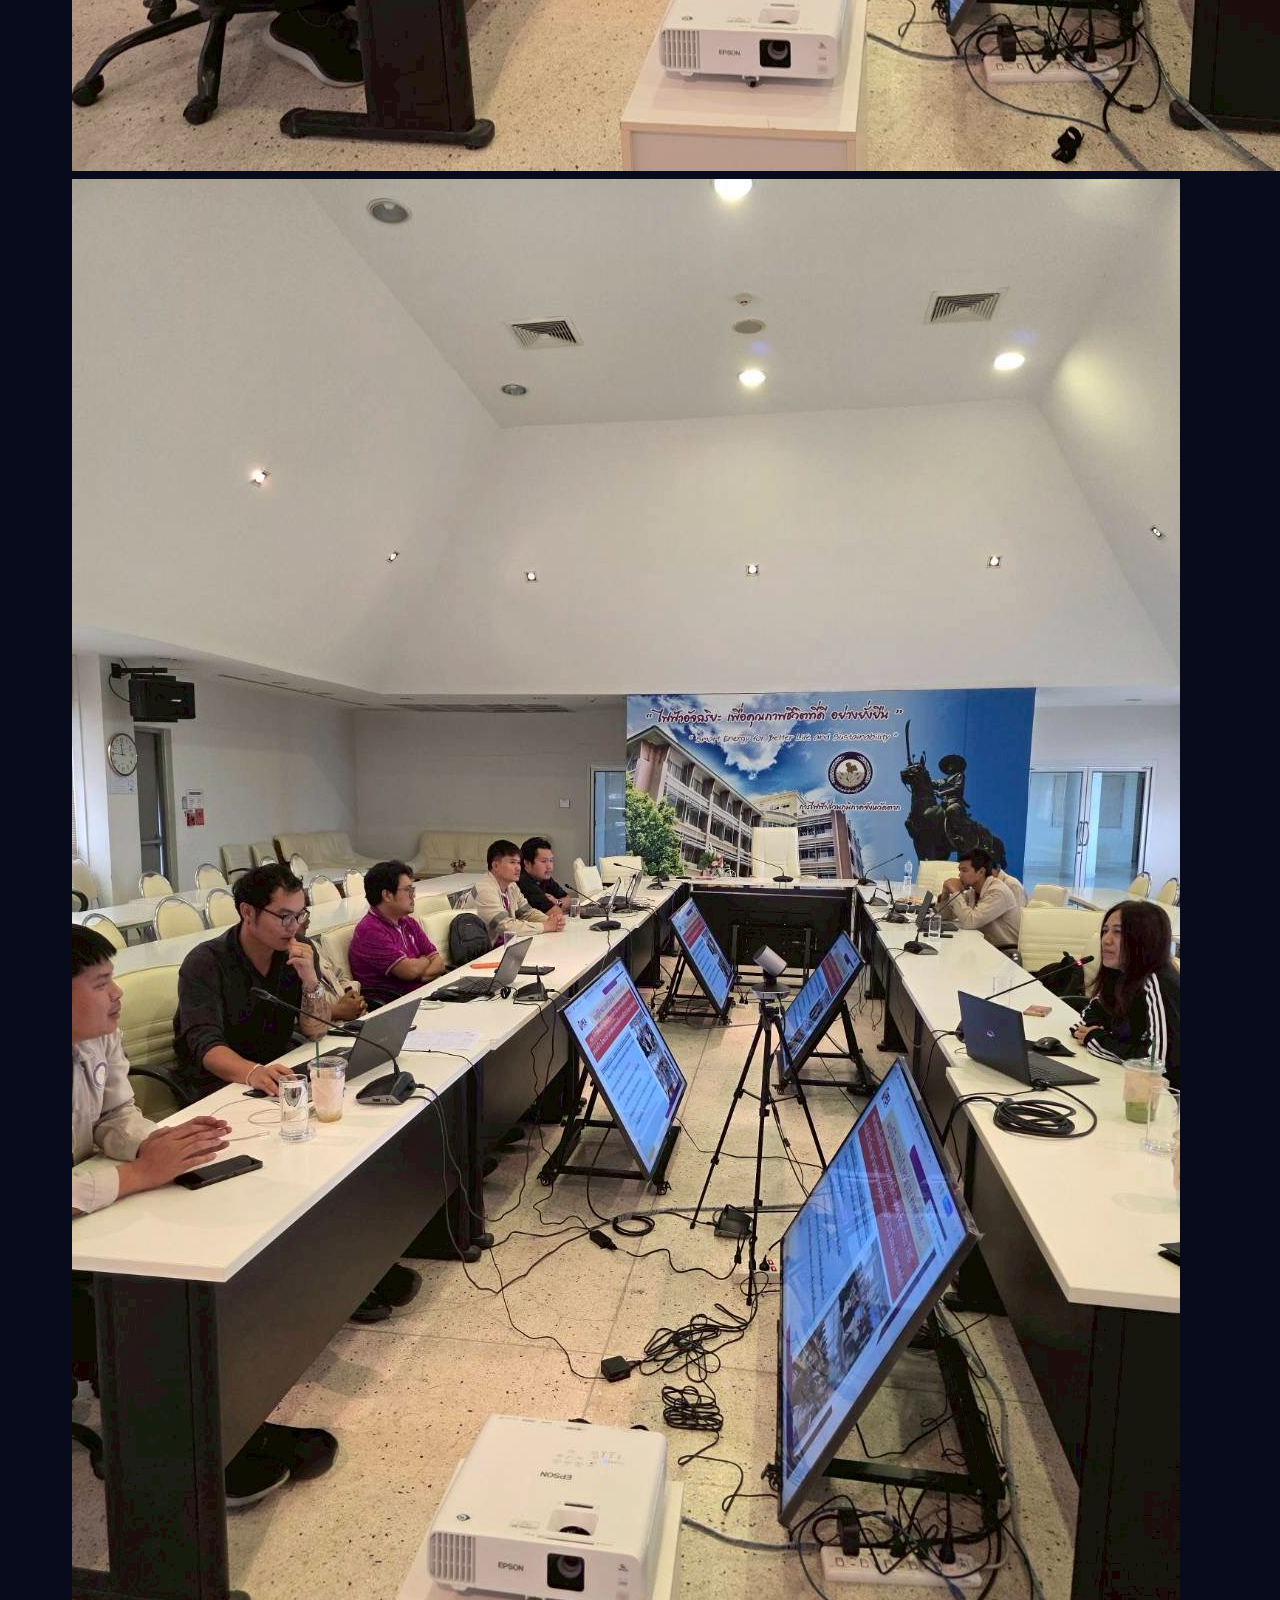
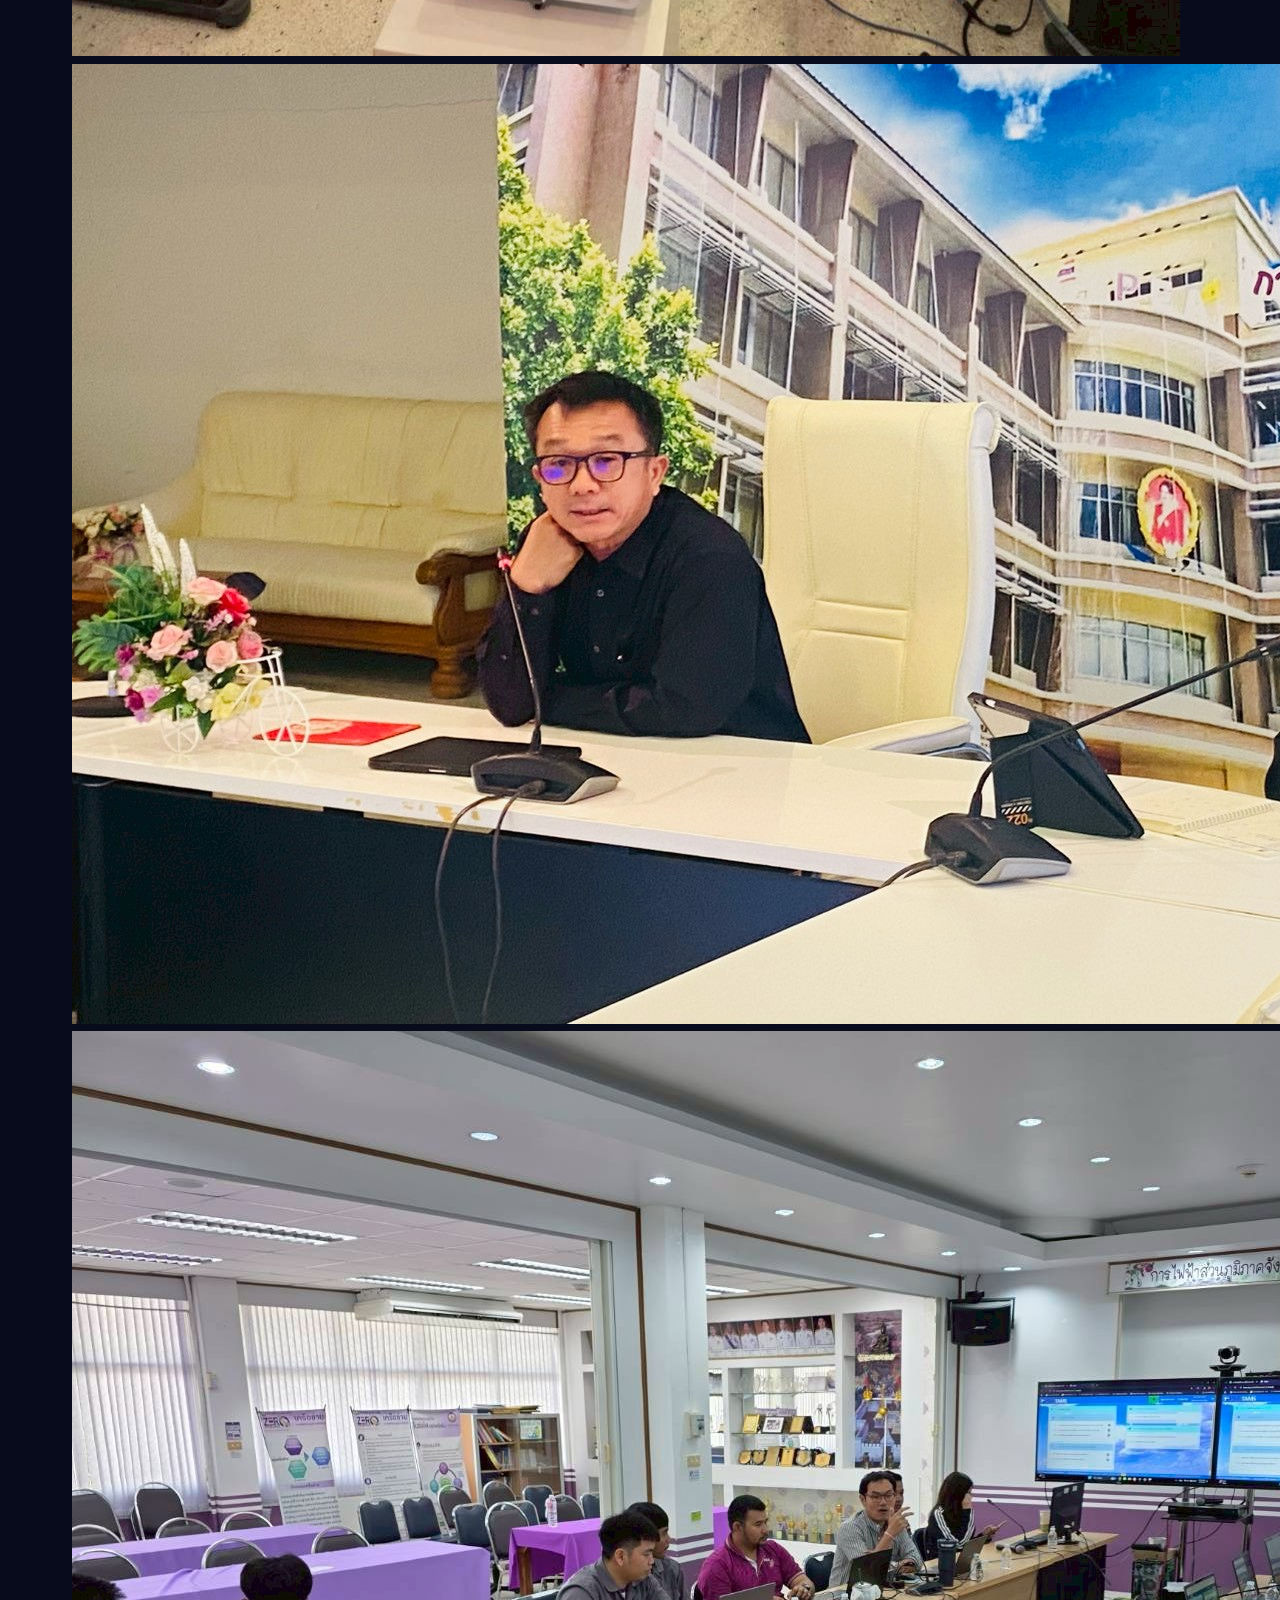
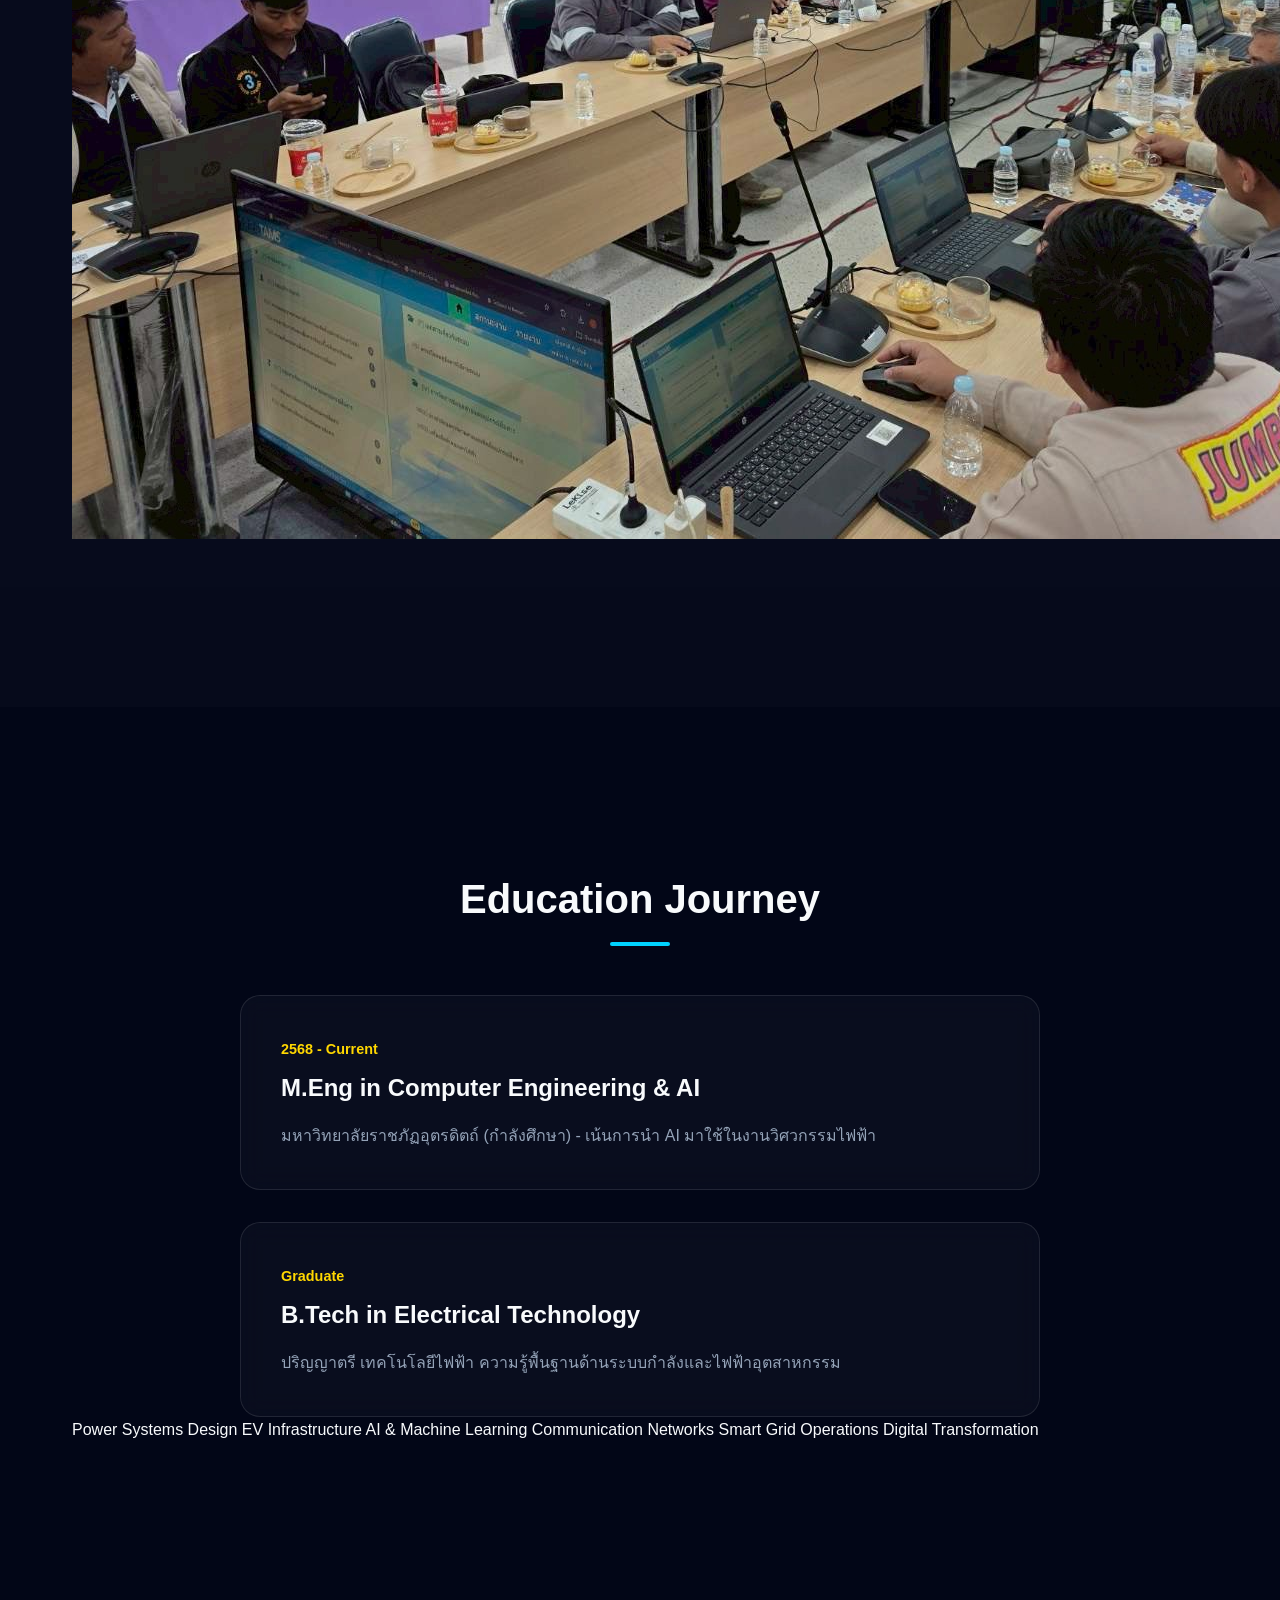
==== commit ab9d0657: "Update university name to Uttaradit Rajabhat University" ====
--- a/portfolio/index.html
+++ b/portfolio/index.html
@@ -3,121 +3,225 @@
 <head>
     <meta charset="UTF-8">
     <meta name="viewport" content="width=device-width, initial-scale=1.0">
-    <title>Jaturong Songpakde | Portfolio</title>
+    <title>Jaturong Songpakde | E-Portfolio</title>
     <link rel="stylesheet" href="style.css">
-    <link rel="preconnect" href="https://fonts.googleapis.com">
-    <link rel="preconnect" href="https://fonts.gstatic.com" crossorigin>
-    <link href="https://fonts.googleapis.com/css2?family=Inter:wght@300;400;600;700&family=Outfit:wght@300;400;600;700&display=swap" rel="stylesheet">
-    <script src="https://kit.fontawesome.com/your-fontawesome-kit.js" crossorigin="anonymous"></script>
+    <!-- Font Awesome -->
+    <link rel="stylesheet" href="https://cdnjs.cloudflare.com/ajax/libs/font-awesome/6.4.0/css/all.min.css">
+    <!-- AOS Animation Library -->
+    <link href="https://unpkg.com/aos@2.3.1/dist/aos.css" rel="stylesheet">
 </head>
 <body>
     <div class="background-radial"></div>
     
+    <!-- Navigation -->
     <nav id="navbar">
         <div class="container">
             <div class="logo">JS<span>.</span></div>
             <ul class="nav-links">
                 <li><a href="#home">Home</a></li>
                 <li><a href="#about">About</a></li>
-                <li><a href="#experience">Experience</a></li>
+                <li><a href="#achievements">Achievements</a></li>
+                <li><a href="#projects">Projects</a></li>
+                <li><a href="#gallery">Gallery</a></li>
                 <li><a href="#education">Education</a></li>
             </ul>
         </div>
     </nav>
 
+    <!-- Hero Section -->
     <header id="home" class="hero">
         <div class="container">
-            <div class="hero-content">
-                <span class="badge">Professional Engineer</span>
+            <div class="hero-content" data-aos="fade-right">
+                <span class="badge">Professional Engineer (พชง. 6)</span>
                 <h1>จาตุรงค์ ทรงภักดี</h1>
                 <h2 class="english-name">Jaturong Songpakde</h2>
-                <p class="role">พชง. 6 ผรผ.กสฟ.น2 | Provincial Electricity Authority</p>
+                <p class="role">พนักงานช่างระดับ 6 | ผรผ.กสฟ.น2<br>การไฟฟ้าส่วนภูมิภาค เขต 2 ภาคเหนือ พิษณุโลก</p>
                 <div class="hero-cta">
-                    <a href="#about" class="btn btn-primary">Discover More</a>
-                    <a href="#experience" class="btn btn-outline">My Achievements</a>
-                </div>
-            </div>
-            <div class="hero-image">
+                    <a href="#about" class="btn btn-primary">ประวัติส่วนตัว</a>
+                    <a href="assets/docs/PEA_Telecom_2026_Playbook.pdf" target="_blank" class="btn btn-outline"><i class="fas fa-download"></i> PEA Playbook</a>
+                </div>
+            </div>
+            <div class="hero-image" data-aos="zoom-in" data-aos-delay="200">
                 <div class="image-wrapper glass">
-                    <img src="assets/profile.png" alt="Jaturong Songpakde">
+                    <img src="assets/images/hero.png" alt="Jaturong Songpakde">
                 </div>
             </div>
         </div>
     </header>
 
+    <!-- About Section -->
     <section id="about" class="section">
         <div class="container">
-            <h3 class="section-title">About Me</h3>
+            <h3 class="section-title" data-aos="fade-up">About Me</h3>
             <div class="about-grid">
-                <div class="about-text glass">
-                    <p>พนักงานช่าง ระดับ 6 สังกัดแผนกวิศวกรรมและการตลาด (ผรผ.) กองบริการลูกค้ายุทธศาสตร์ (กสฟ.) การไฟฟ้าส่วนภูมิภาค เขต 2 (ภาคเหนือ) (น2)</p>
+                <div class="about-text glass" data-aos="fade-right">
+                    <h2 class="kanit" style="font-size: 2rem; margin-bottom: 20px; color: var(--primary);">วิสัยทัศน์และการพัฒนา</h2>
+                    <p>มุ่งเน้นการนำเทคโนโลยีสมัยใหม่และนวัตกรรม AI มาประยุกต์ใช้ในการเพิ่มประสิทธิภาพระบบโครงข่ายไฟฟ้า และการบริหารจัดการสายสื่อสารบนเสาไฟฟ้าของ กฟภ.</p>
                     <p>มีความชำนาญในด้านวิศวกรรมไฟฟ้าและระบบสื่อสาร พร้อมด้วยประสบการณ์การเป็นวิทยากรและผู้เชี่ยวชาญด้านเทคโนโลยีพลังงานสมัยใหม่ โดยเฉพาะระบบอัดประจุยานยนต์ไฟฟ้า (EV Charging)</p>
                 </div>
-                <div class="stats-grid">
+                <div class="stats-grid" data-aos="fade-left">
                     <div class="stat-card glass">
                         <h4>Expertise</h4>
-                        <p>EV Charging & Communication</p>
+                        <p>EV Charging & AI Solutions</p>
                     </div>
                     <div class="stat-card glass">
-                        <h4>Role</h4>
+                        <h4>Current Role</h4>
                         <p>Technician Level 6 (PEA)</p>
                     </div>
-                </div>
-            </div>
-        </div>
-    </section>
-
-    <section id="experience" class="section bg-alt">
-        <div class="container">
-            <h3 class="section-title">Key Achievements</h3>
+                    <div class="stat-card glass">
+                        <h4>Education</h4>
+                        <p>M.Eng (AI & Computer Eng)</p>
+                    </div>
+                </div>
+            </div>
+        </div>
+    </section>
+
+    <!-- Achievements Section -->
+    <section id="achievements" class="section bg-alt">
+        <div class="container">
+            <h3 class="section-title" data-aos="fade-up">Key Achievements 2568-2569</h3>
             <div class="cards-container">
-                <div class="feature-card glass">
-                    <div class="icon-box"><i class="fas fa-satellite-dish"></i></div>
-                    <h4>Communication Systems Specialist</h4>
-                    <p>วิทยากรด้านสายสื่อสาร ให้ความรู้แก่บริษัทสายสื่อสารชั้นนำ พัฒนามาตรฐานการติดตั้งและบำรุงรักษา</p>
-                </div>
-                <div class="feature-card glass">
-                    <div class="icon-box"><i class="fas fa-charging-station"></i></div>
-                    <h4>EV Infrastructure Expert</h4>
-                    <p>ผู้เชี่ยวชาญด้าน EV HomeCharging และ EV Station สำหรับผู้ประกอบการ ควบคุมและดูแลการติดตั้งภายใต้มาตรฐาน กฟภ.</p>
-                </div>
-            </div>
-        </div>
-    </section>
-
+                <!-- Achievement 1 -->
+                <div class="feature-card glass" data-aos="fade-up" data-aos-delay="100">
+                    <div class="card-img-box">
+                        <img src="assets/images/cables.png" alt="Cables Management">
+                    </div>
+                    <div class="card-content">
+                        <div class="icon-box"><i class="fas fa-network-wired"></i></div>
+                        <h4>Smart Infrastructure</h4>
+                        <p>ดำเนินโครงการสำรวจและจัดระเบียบสายสื่อสารบนเสาไฟฟ้า กฟภ. โดยใช้เทคโนโลยีการสำรวจที่แม่นยำ เพื่อความปลอดภัยและทัศนียภาพที่สวยงาม</p>
+                    </div>
+                </div>
+                <!-- Achievement 2 -->
+                <div class="feature-card glass" data-aos="fade-up" data-aos-delay="200">
+                    <div class="card-img-box">
+                        <img src="assets/images/grid.png" alt="Grid Reliability">
+                    </div>
+                    <div class="card-content">
+                        <div class="icon-box"><i class="fas fa-bolt"></i></div>
+                        <h4>System Reliability</h4>
+                        <p>ควบคุมการซ่อมบำรุงและอัปเกรดระบบไฟฟ้าแรงสูง เพิ่มประสิทธิภาพการจ่ายไฟและลดอัตราการเกิดไฟดับ (SAIFI/SAIDI)</p>
+                    </div>
+                </div>
+                <!-- Achievement 3 -->
+                <div class="feature-card glass" data-aos="fade-up" data-aos-delay="300">
+                    <div class="card-img-box">
+                        <img src="assets/images/ev.png" alt="EV Station">
+                    </div>
+                    <div class="card-content">
+                        <div class="icon-box"><i class="fas fa-charging-station"></i></div>
+                        <h4>EV Infrastructure Expert</h4>
+                        <p>วิทยากรและผู้เชี่ยวชาญด้านการติดตั้งระบบชาร์จรถยนต์ไฟฟ้า สนับสนุนการเปลี่ยนผ่านสู่พลังงานสะอาดในระดับครัวเรือนและผู้ประกอบการ</p>
+                    </div>
+                </div>
+            </div>
+        </div>
+    </section>
+
+    <!-- Documents / Specialized Projects Section -->
+    <section id="projects" class="section">
+        <div class="container">
+            <h3 class="section-title" data-aos="fade-up">Research & Documents</h3>
+            <div class="docs-list">
+                <!-- Doc 1 -->
+                <a href="assets/docs/OJT ปี 69pptx_260220_163313_compressed.pdf" target="_blank" class="doc-card glass" data-aos="zoom-in" style="text-decoration: none; color: inherit;">
+                    <div class="doc-icon"><i class="fas fa-file-powerpoint"></i></div>
+                    <div class="doc-info">
+                        <h5>OJT ประจำปี 2569</h5>
+                        <p>เอกสารประกอบการฝึกอบรมในหน้าที่ (On-the-Job Training)</p>
+                    </div>
+                </a>
+                <!-- Doc 2 -->
+                <a href="assets/docs/PEA_Telecom_2026_Playbook.pdf" target="_blank" class="doc-card glass" data-aos="zoom-in" data-aos-delay="100" style="text-decoration: none; color: inherit;">
+                    <div class="doc-icon"><i class="fas fa-book"></i></div>
+                    <div class="doc-info">
+                        <h5>PEA Telecom Playbook 2026</h5>
+                        <p>แผนยุทธศาสตร์ด้านการสื่อสารและการบริหารจัดการโครงสร้างพื้นฐาน</p>
+                    </div>
+                </a>
+                <!-- Doc 3 -->
+                <a href="assets/docs/น.2 กบล ธท 184   -ขออนมุัติประชุม OJT เกี่ยวกับสายสื่อสาร.pdf" target="_blank" class="doc-card glass" data-aos="zoom-in" data-aos-delay="200" style="text-decoration: none; color: inherit;">
+                    <div class="doc-icon"><i class="fas fa-file-pdf"></i></div>
+                    <div class="doc-info">
+                        <h5>อนุมัติจัดประชุม OJT สายสื่อสาร</h5>
+                        <p>เอกสารการดำเนินงานเชิงวิชาการและการจัดการระบบสื่อสารบนเสาไฟฟ้า</p>
+                    </div>
+                </a>
+            </div>
+        </div>
+    </section>
+
+    <!-- Gallery Section -->
+    <section id="gallery" class="section bg-alt">
+        <div class="container">
+            <h3 class="section-title" data-aos="fade-up">OJT Activities Gallery</h3>
+            <div class="gallery-grid">
+                <div class="gallery-item" data-aos="fade-up"><img src="assets/gallery/LINE_ALBUM_ผลงาน_260315_1.jpg" alt="Work Photo 1"></div>
+                <div class="gallery-item" data-aos="fade-up" data-aos-delay="50"><img src="assets/gallery/LINE_ALBUM_ผลงาน_260315_2.jpg" alt="Work Photo 2"></div>
+                <div class="gallery-item" data-aos="fade-up" data-aos-delay="100"><img src="assets/gallery/LINE_ALBUM_ผลงาน_260315_3.jpg" alt="Work Photo 3"></div>
+                <div class="gallery-item" data-aos="fade-up" data-aos-delay="150"><img src="assets/gallery/LINE_ALBUM_ผลงาน_260315_4.jpg" alt="Work Photo 4"></div>
+                <div class="gallery-item" data-aos="fade-up" data-aos-delay="200"><img src="assets/gallery/LINE_ALBUM_ผลงาน_260315_5.jpg" alt="Work Photo 5"></div>
+                <div class="gallery-item" data-aos="fade-up" data-aos-delay="250"><img src="assets/gallery/LINE_ALBUM_ผลงาน_260315_6.jpg" alt="Work Photo 6"></div>
+                <div class="gallery-item" data-aos="fade-up"><img src="assets/gallery/LINE_ALBUM_ผลงาน_260315_7.jpg" alt="Work Photo 7"></div>
+                <div class="gallery-item" data-aos="fade-up" data-aos-delay="50"><img src="assets/gallery/LINE_ALBUM_ผลงาน_260315_8.jpg" alt="Work Photo 8"></div>
+            </div>
+        </div>
+    </section>
+
+    <!-- Education Section -->
     <section id="education" class="section">
         <div class="container">
-            <h3 class="section-title">Education Journey</h3>
+            <h3 class="section-title" data-aos="fade-up">Education Journey</h3>
             <div class="timeline">
-                <div class="timeline-item glass">
-                    <span class="year">Current</span>
-                    <h4>Master of Engineering (Computer Engineering & AI)</h4>
-                    <p>กำลังศึกษาปริญญาโท ด้านวิศวกรรมคอมพิวเตอร์และปัญญาประดิษฐ์ เพื่อประยุกต์ใช้เทคโนโลยี AI ในงานวิศวกรรมไฟฟ้า</p>
-                </div>
-                <div class="timeline-item glass">
+                <div class="timeline-item glass" data-aos="fade-right">
+                    <span class="year">2568 - Current</span>
+                    <h4>M.Eng in Computer Engineering & AI</h4>
+                    <p>มหาวิทยาลัยราชภัฏอุตรดิตถ์ (กำลังศึกษา) - เน้นการนำ AI มาใช้ในงานวิศวกรรมไฟฟ้า</p>
+                </div>
+                <div class="timeline-item glass" data-aos="fade-left">
                     <span class="year">Graduate</span>
-                    <h4>Bachelor of Electrical Technology</h4>
-                    <p>ปริญญาตรี เทคโนโลยีไฟฟ้า ความรู้พื้นฐานที่แข็งแกร่งในระบบกำลังและไฟฟ้าอุตสาหกรรม</p>
-                </div>
+                    <h4>B.Tech in Electrical Technology</h4>
+                    <p>ปริญญาตรี เทคโนโลยีไฟฟ้า ความรู้พื้นฐานด้านระบบกำลังและไฟฟ้าอุตสาหกรรม</p>
+                </div>
+            </div>
+
+            <div class="skills-grid" data-aos="fade-up">
+                <span class="skill-badge">Power Systems Design</span>
+                <span class="skill-badge">EV Infrastructure</span>
+                <span class="skill-badge">AI & Machine Learning</span>
+                <span class="skill-badge">Communication Networks</span>
+                <span class="skill-badge">Smart Grid Operations</span>
+                <span class="skill-badge">Digital Transformation</span>
             </div>
         </div>
     </section>
 
     <footer>
         <div class="container">
-            <p>&copy; 2024 Jaturong Songpakde. All rights reserved.</p>
-            <p>Built with ❤️ for Innovation</p>
+            <p>&copy; 2026 Jaturong Songpakde. PEA Portfolio สำหรับการปรับระดับพนักงานช่างระดับ 7</p>
+            <p style="opacity: 0.6; font-size: 0.9rem;">Built with ❤️ and Innovation | PEA กสฟ.น2</p>
         </div>
     </footer>
 
+    <!-- Scripts -->
+    <script src="https://unpkg.com/aos@2.3.1/dist/aos.js"></script>
     <script>
+        AOS.init({
+            duration: 800,
+            once: true,
+            offset: 100
+        });
+
         // Smooth scrolling
         document.querySelectorAll('a[href^="#"]').forEach(anchor => {
             anchor.addEventListener('click', function (e) {
-                e.preventDefault();
-                document.querySelector(this.getAttribute('href')).scrollIntoView({
-                    behavior: 'smooth'
-                });
+                if (this.getAttribute('href') !== '#') {
+                    e.preventDefault();
+                    document.querySelector(this.getAttribute('href')).scrollIntoView({
+                        behavior: 'smooth'
+                    });
+                }
             });
         });
 
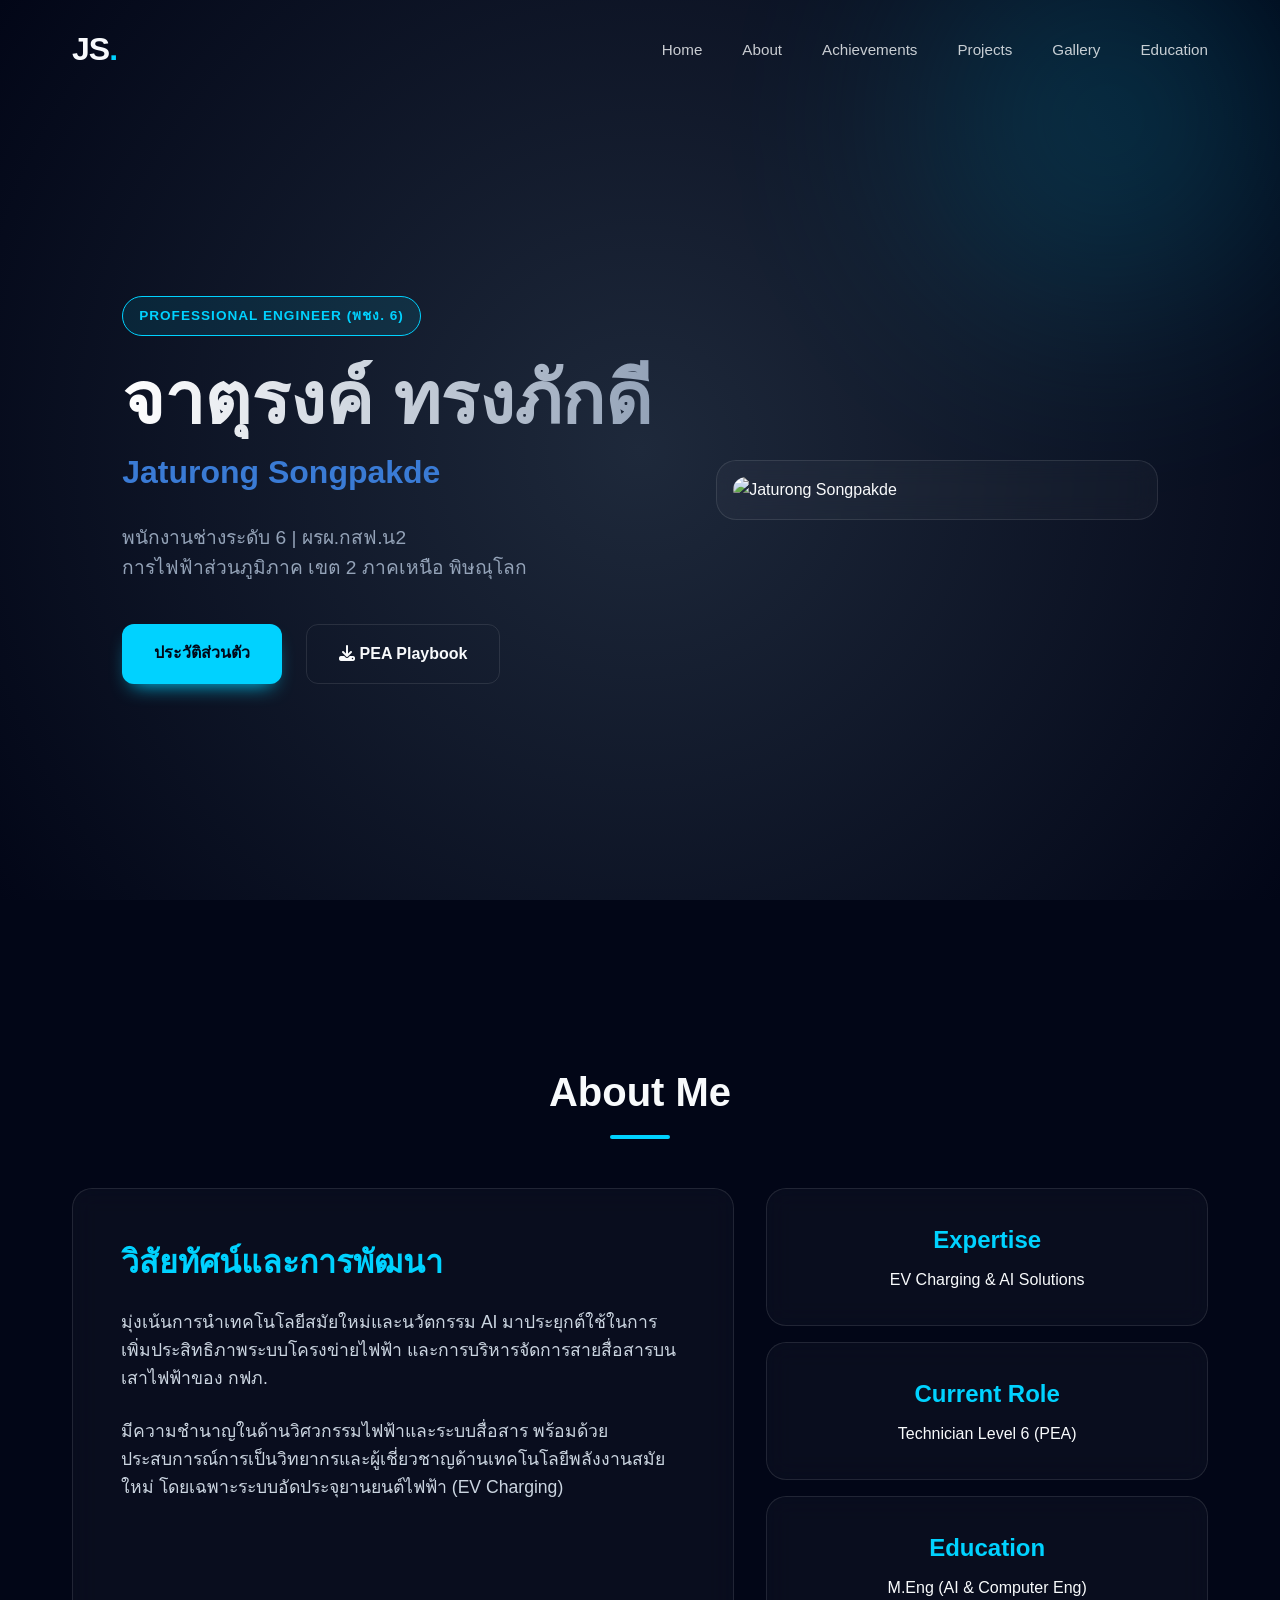
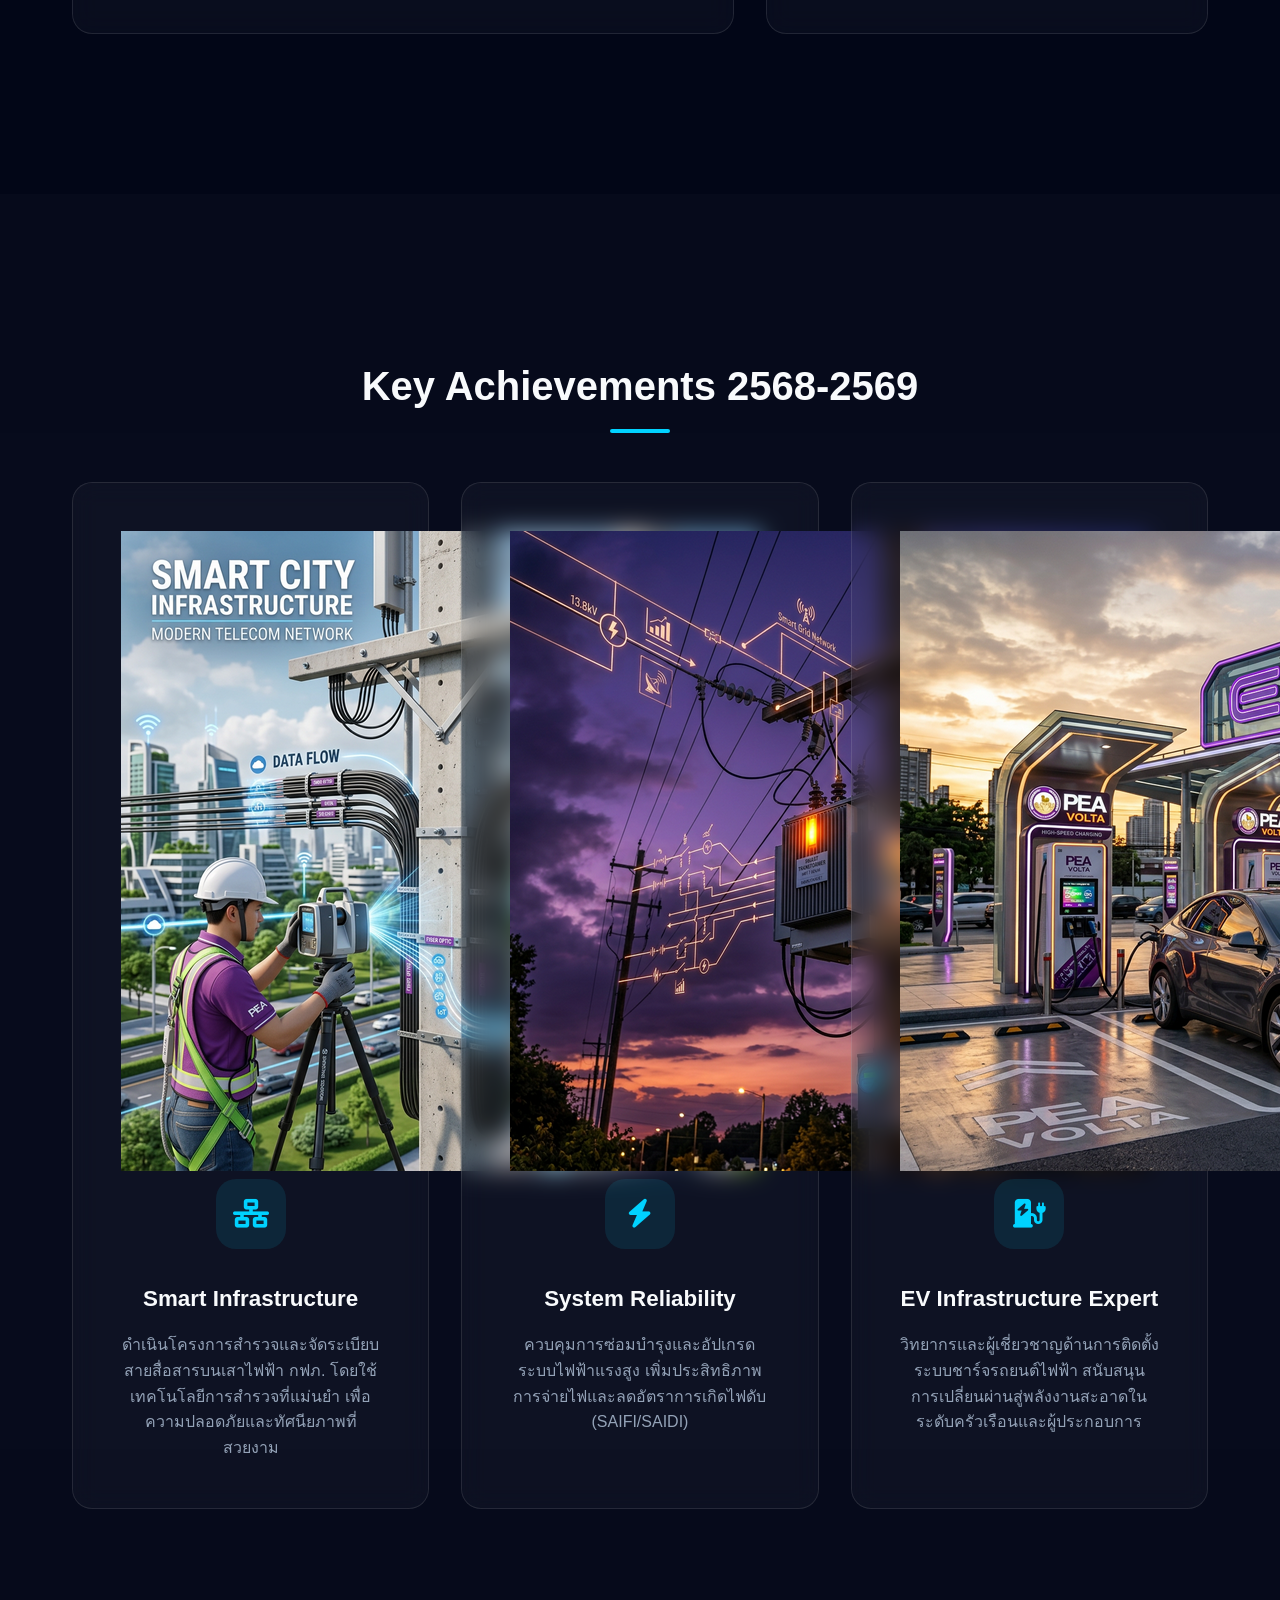
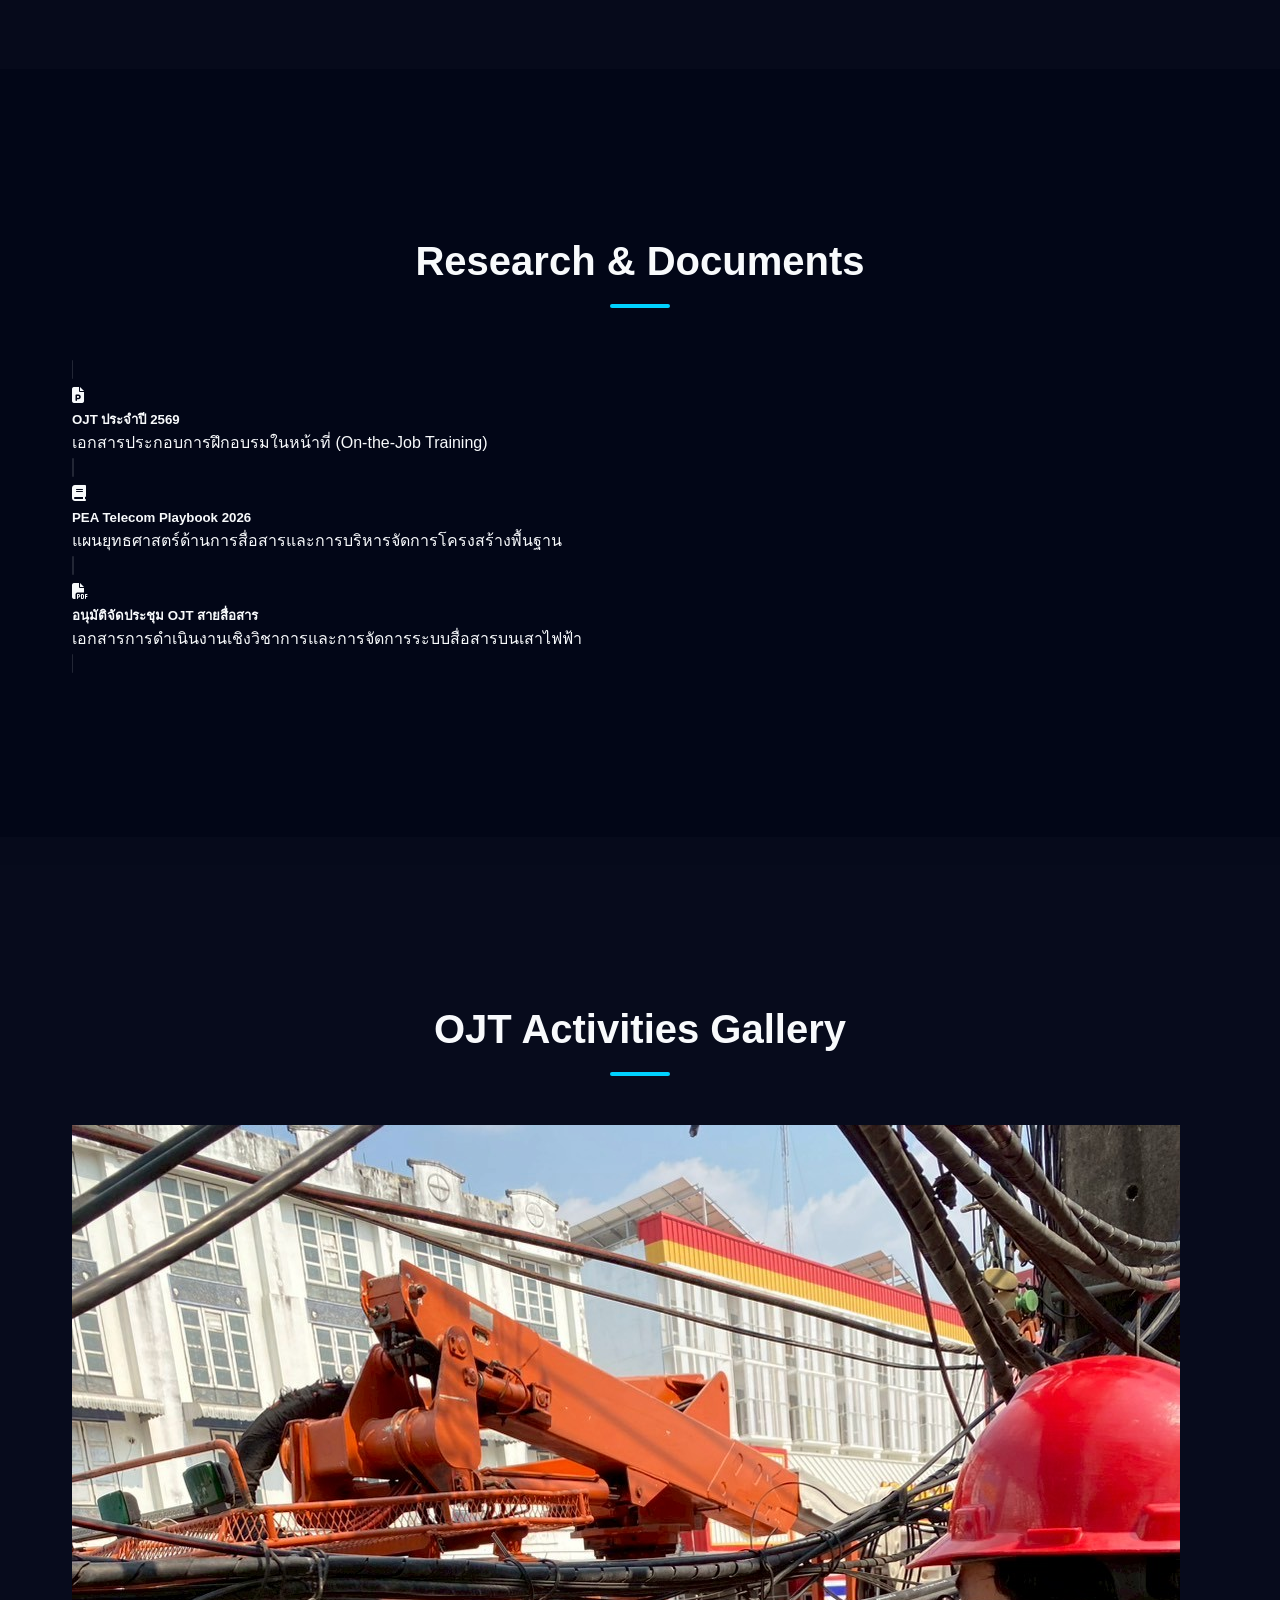
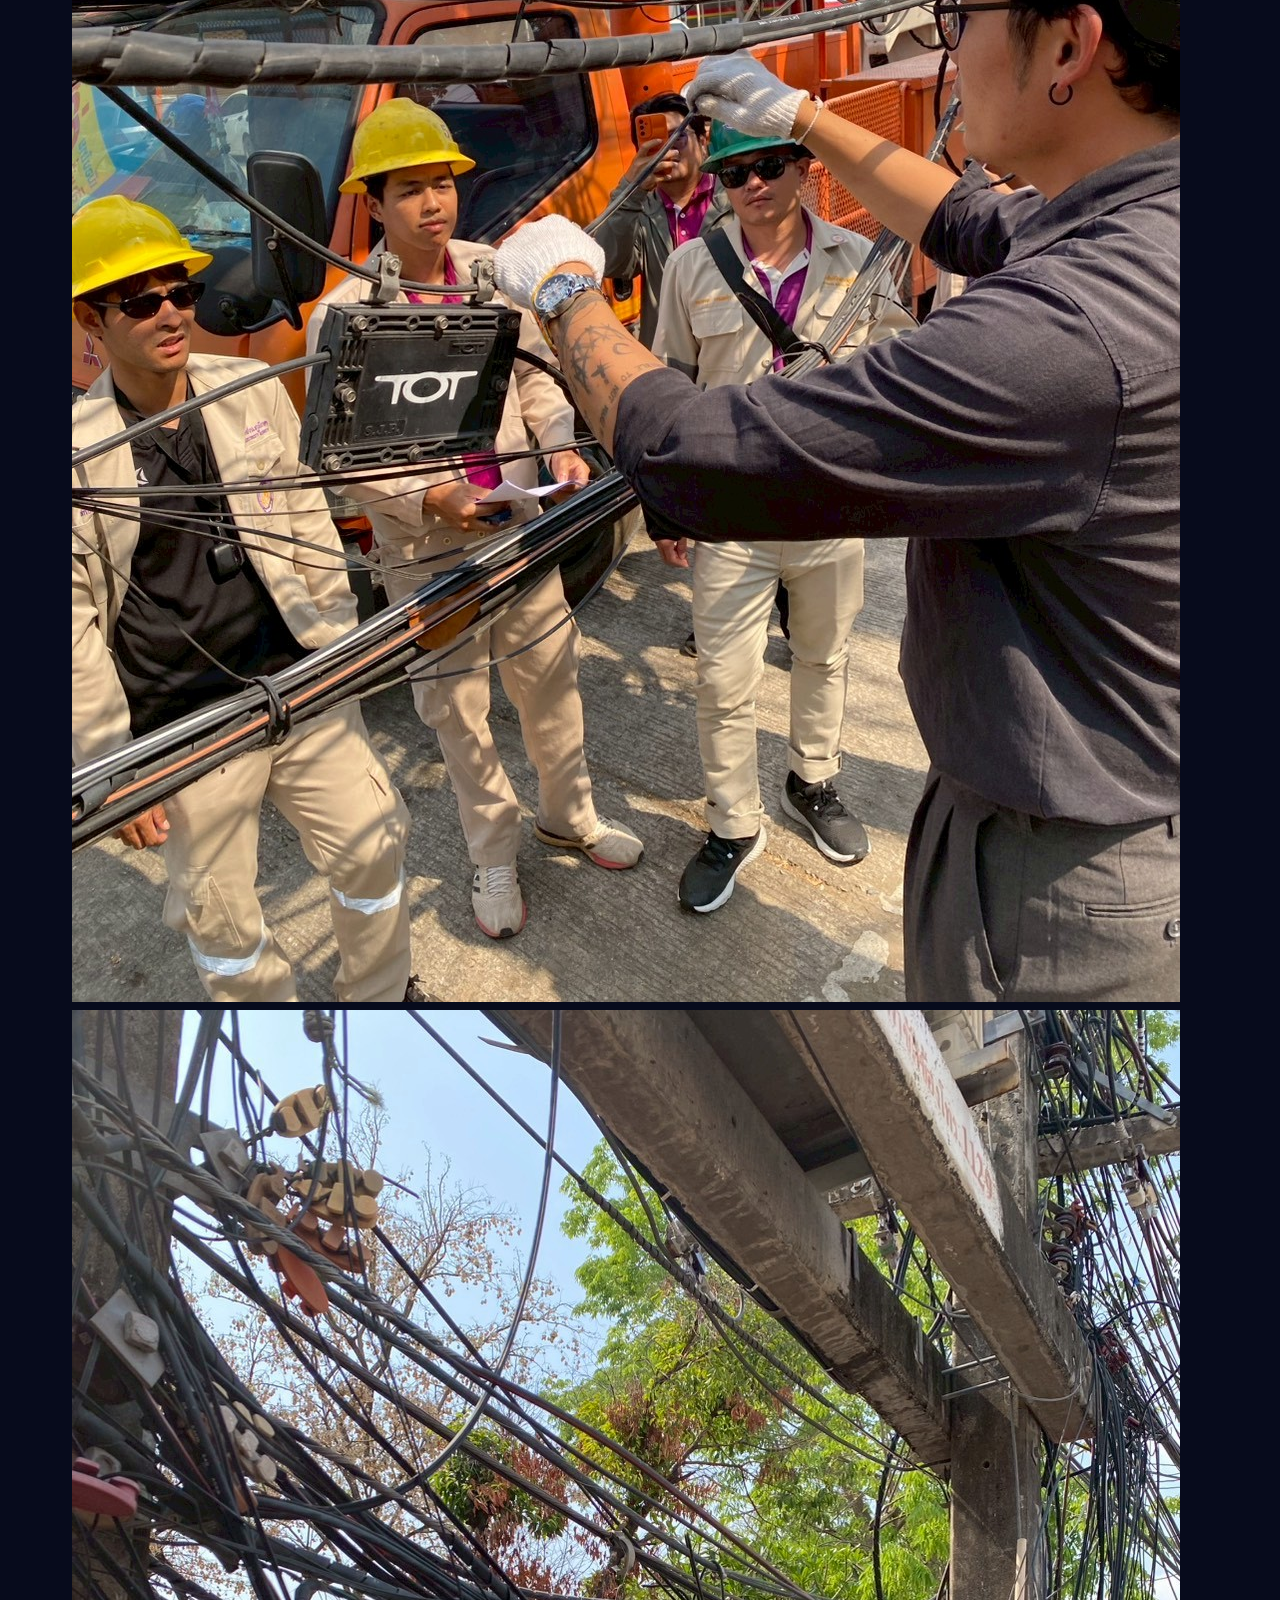
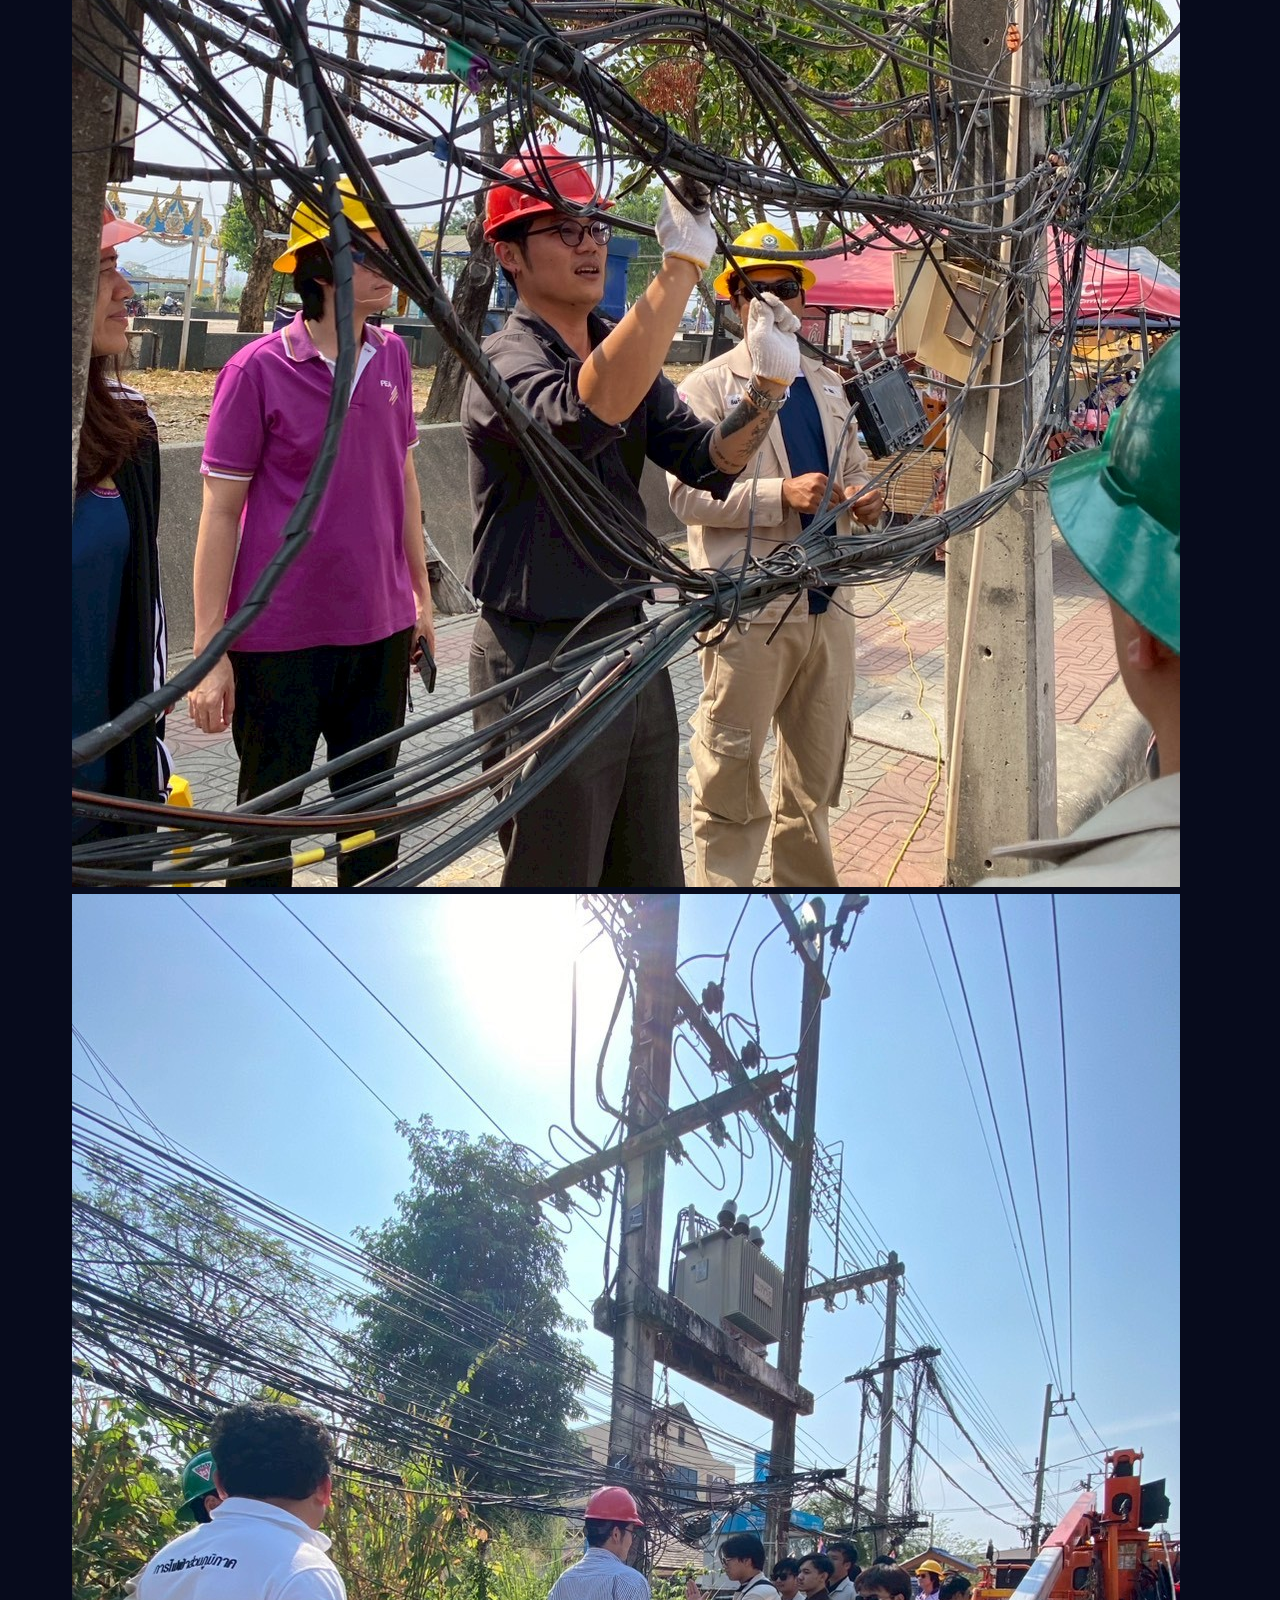
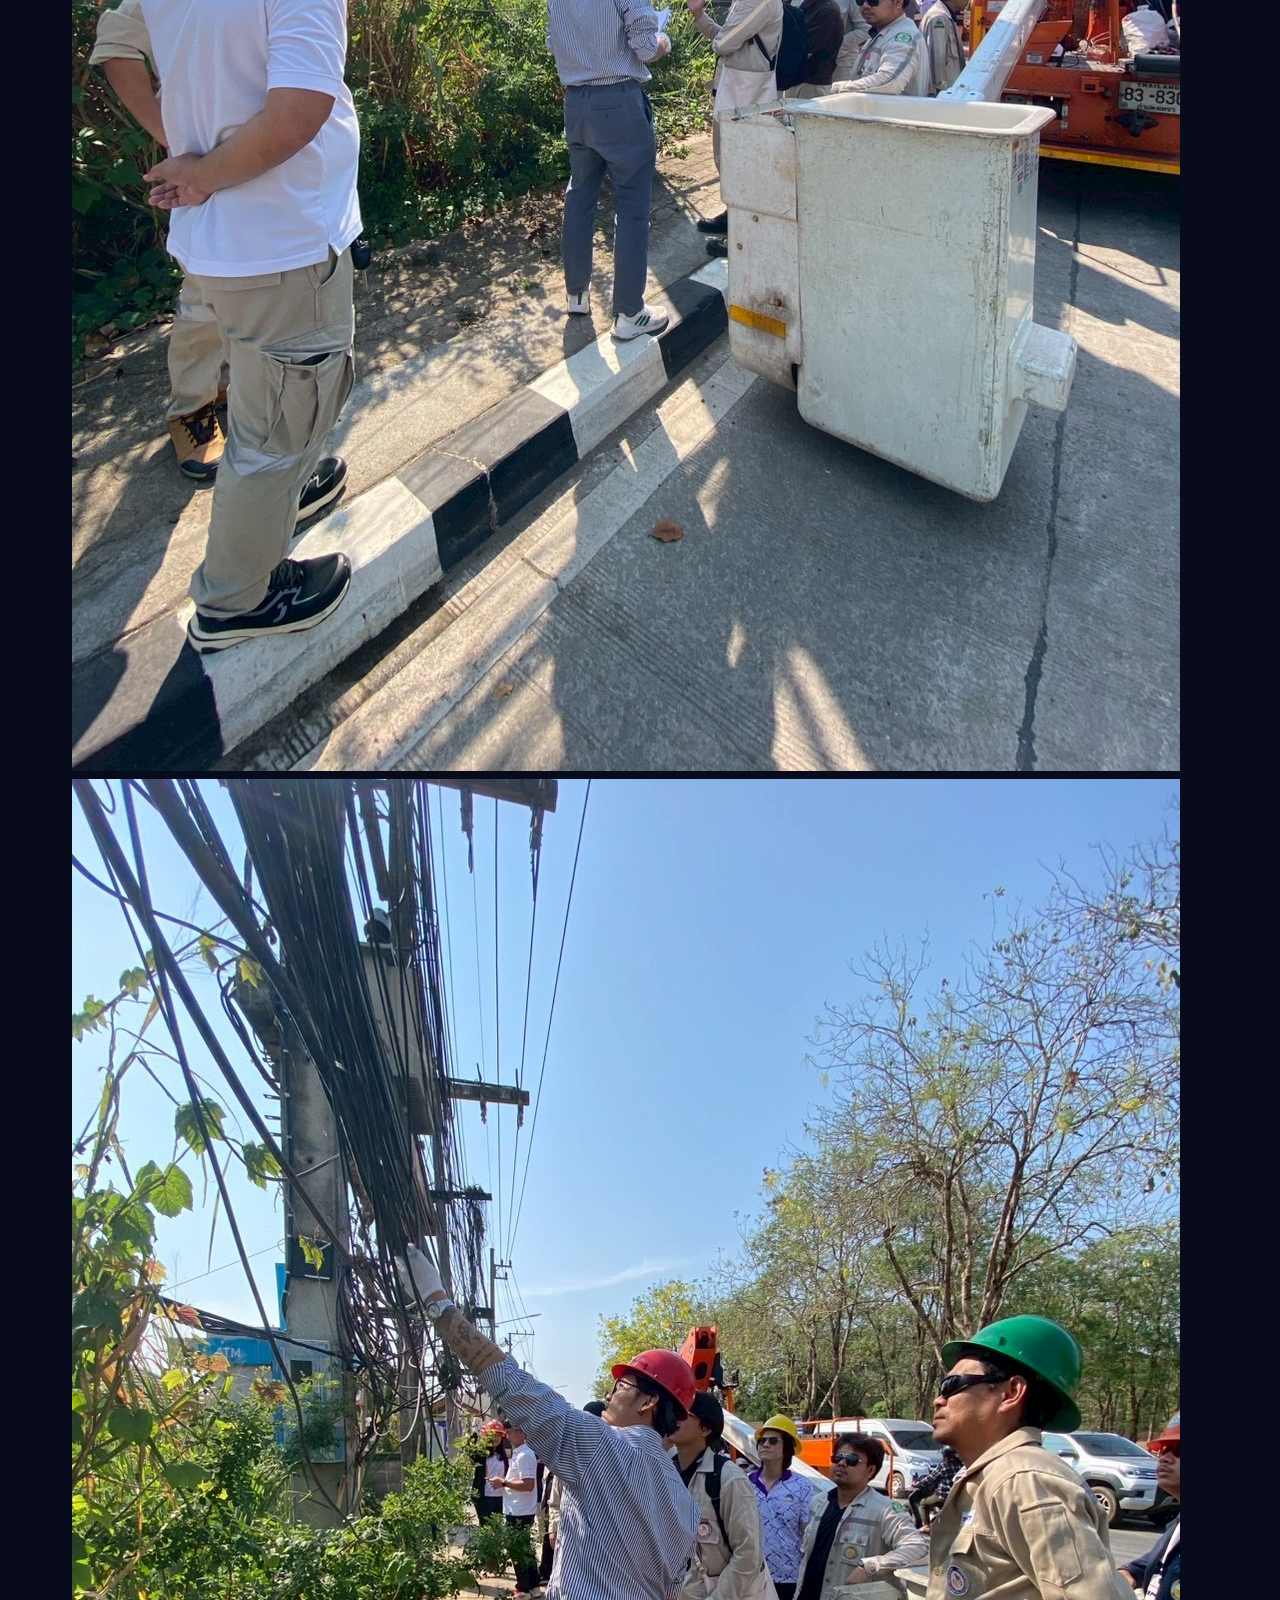
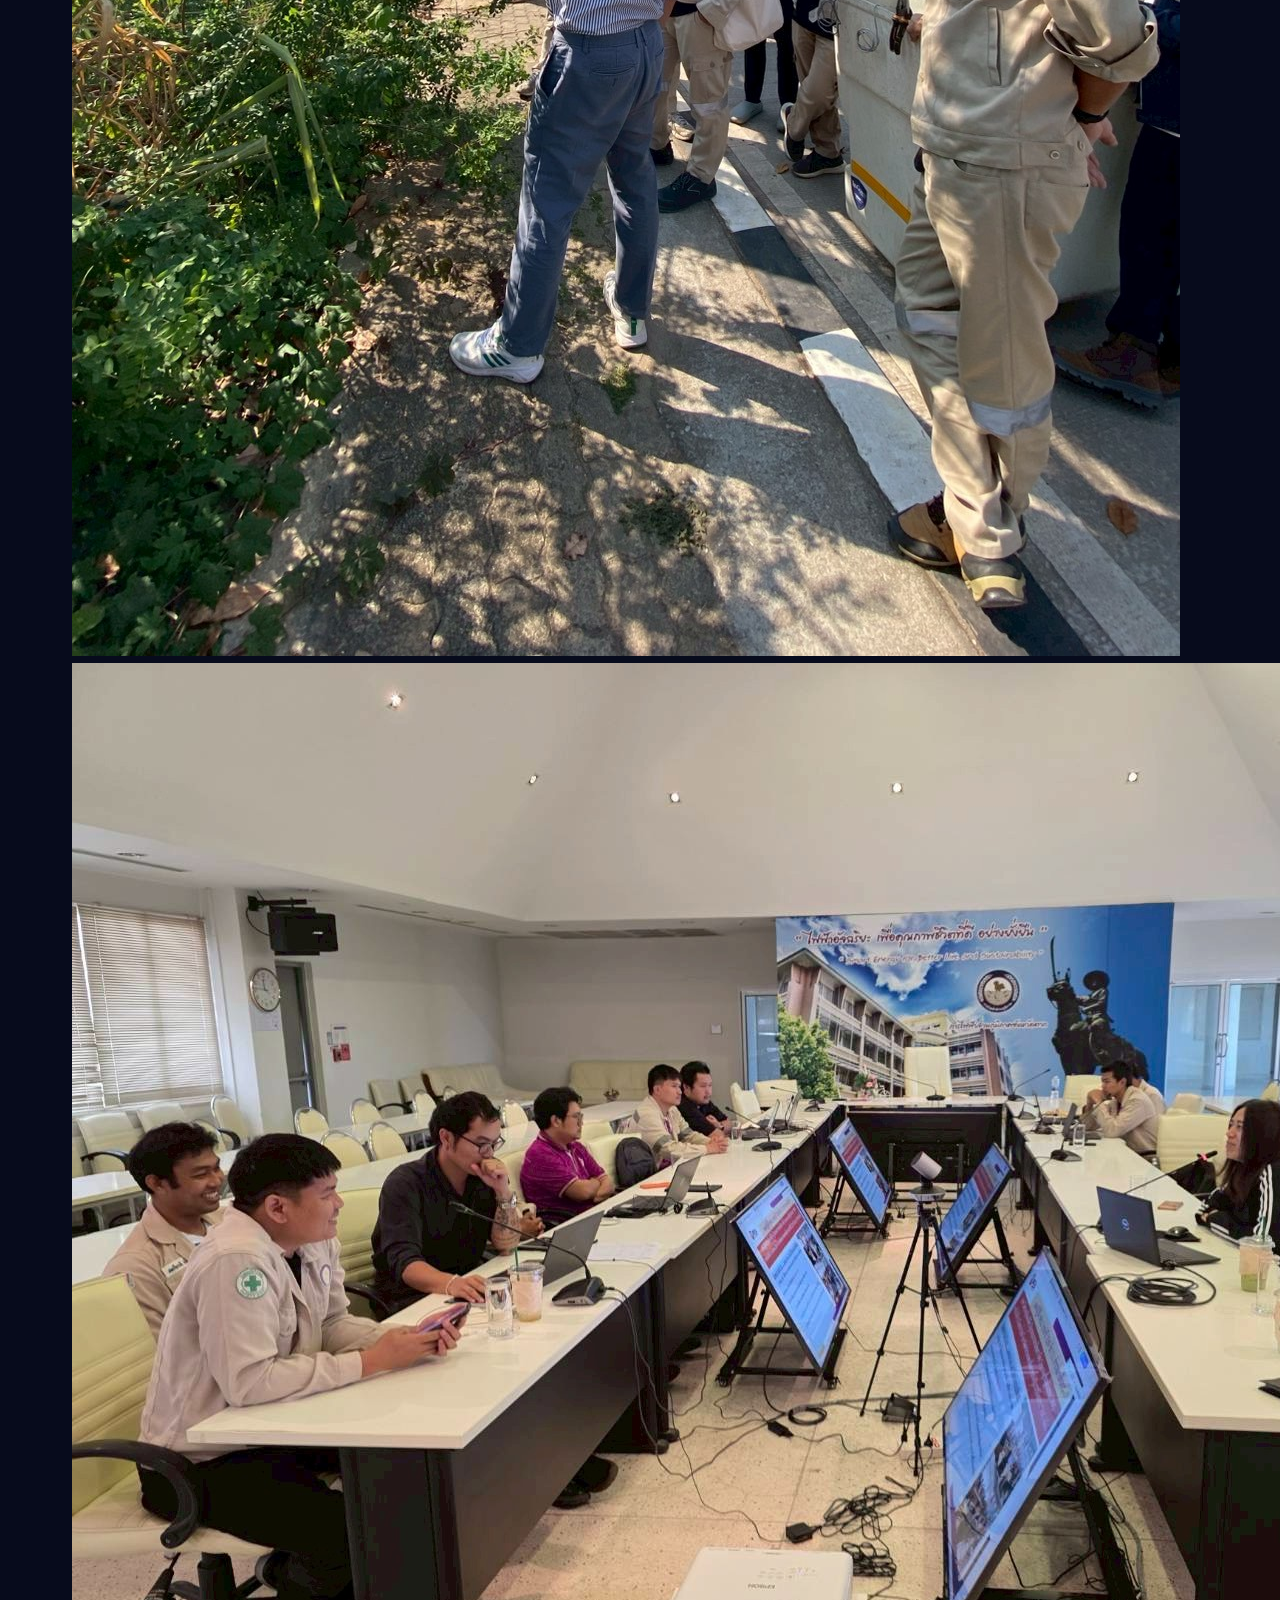
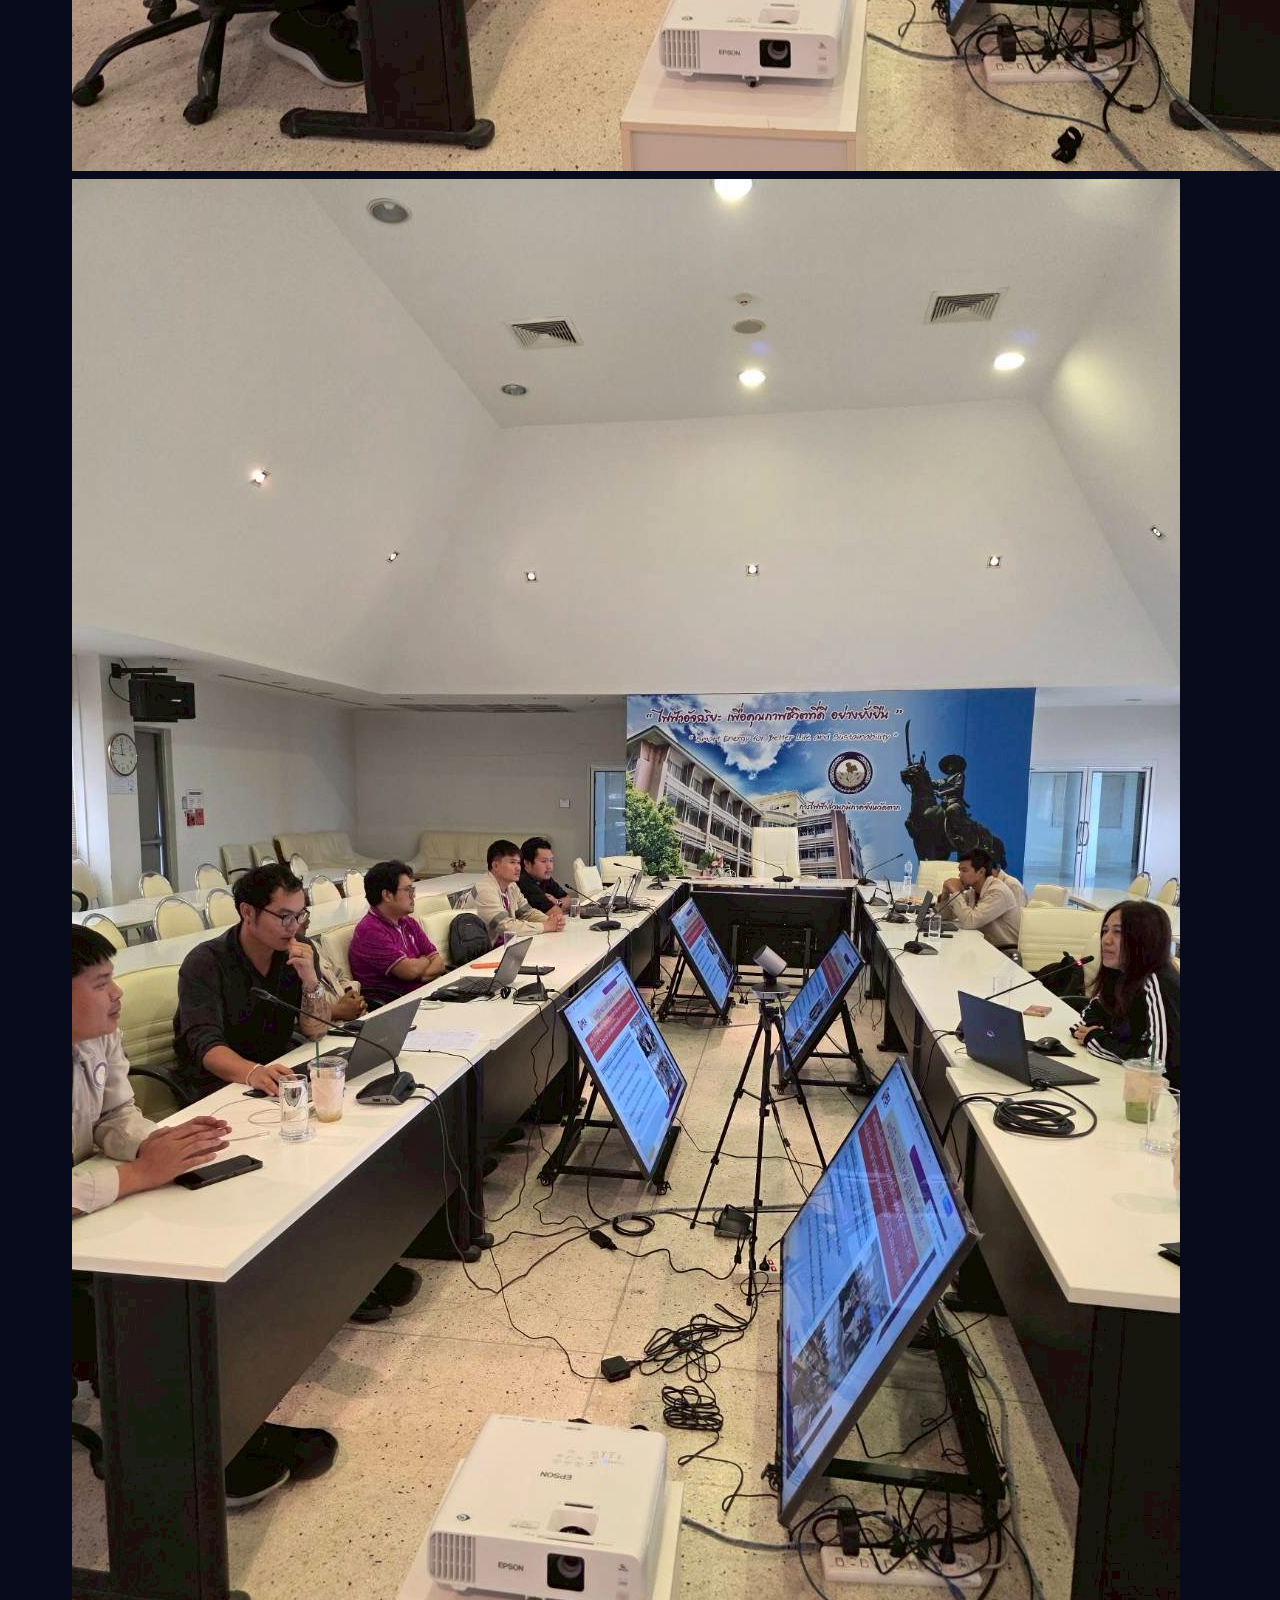
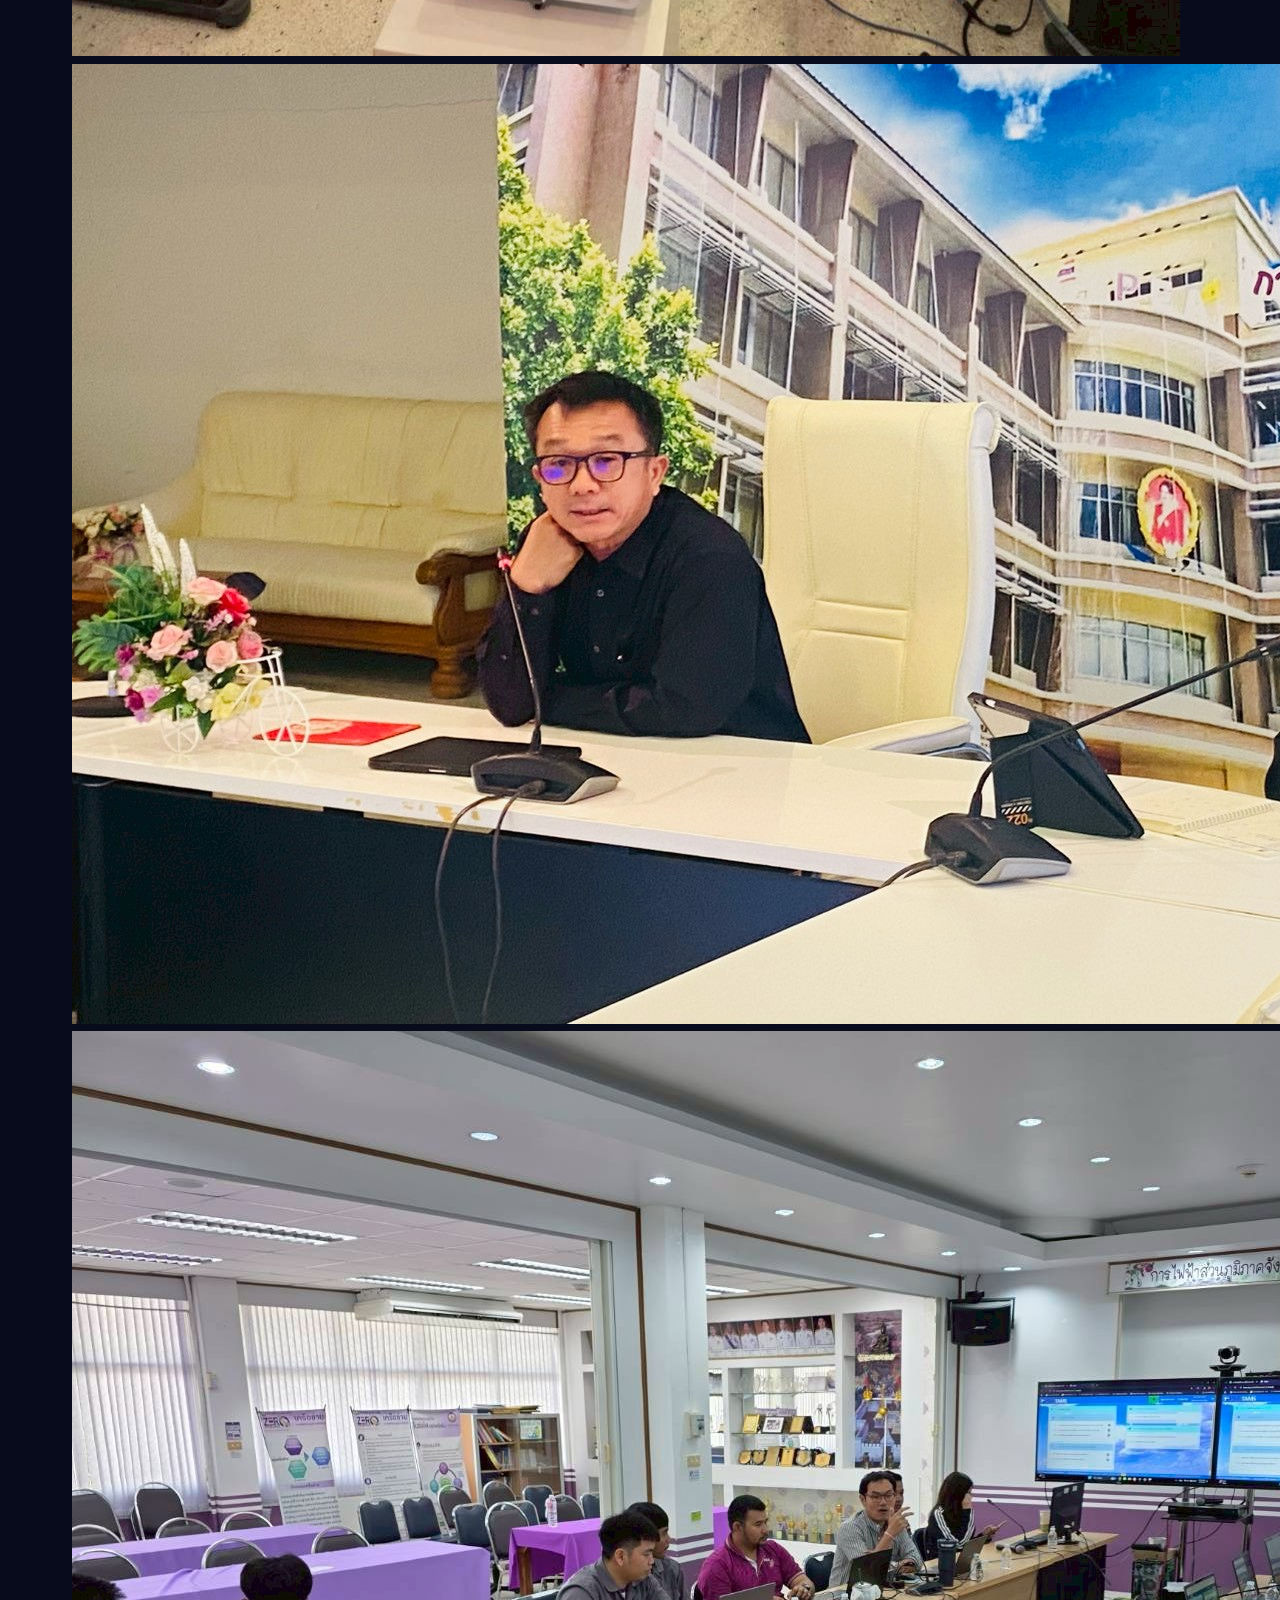
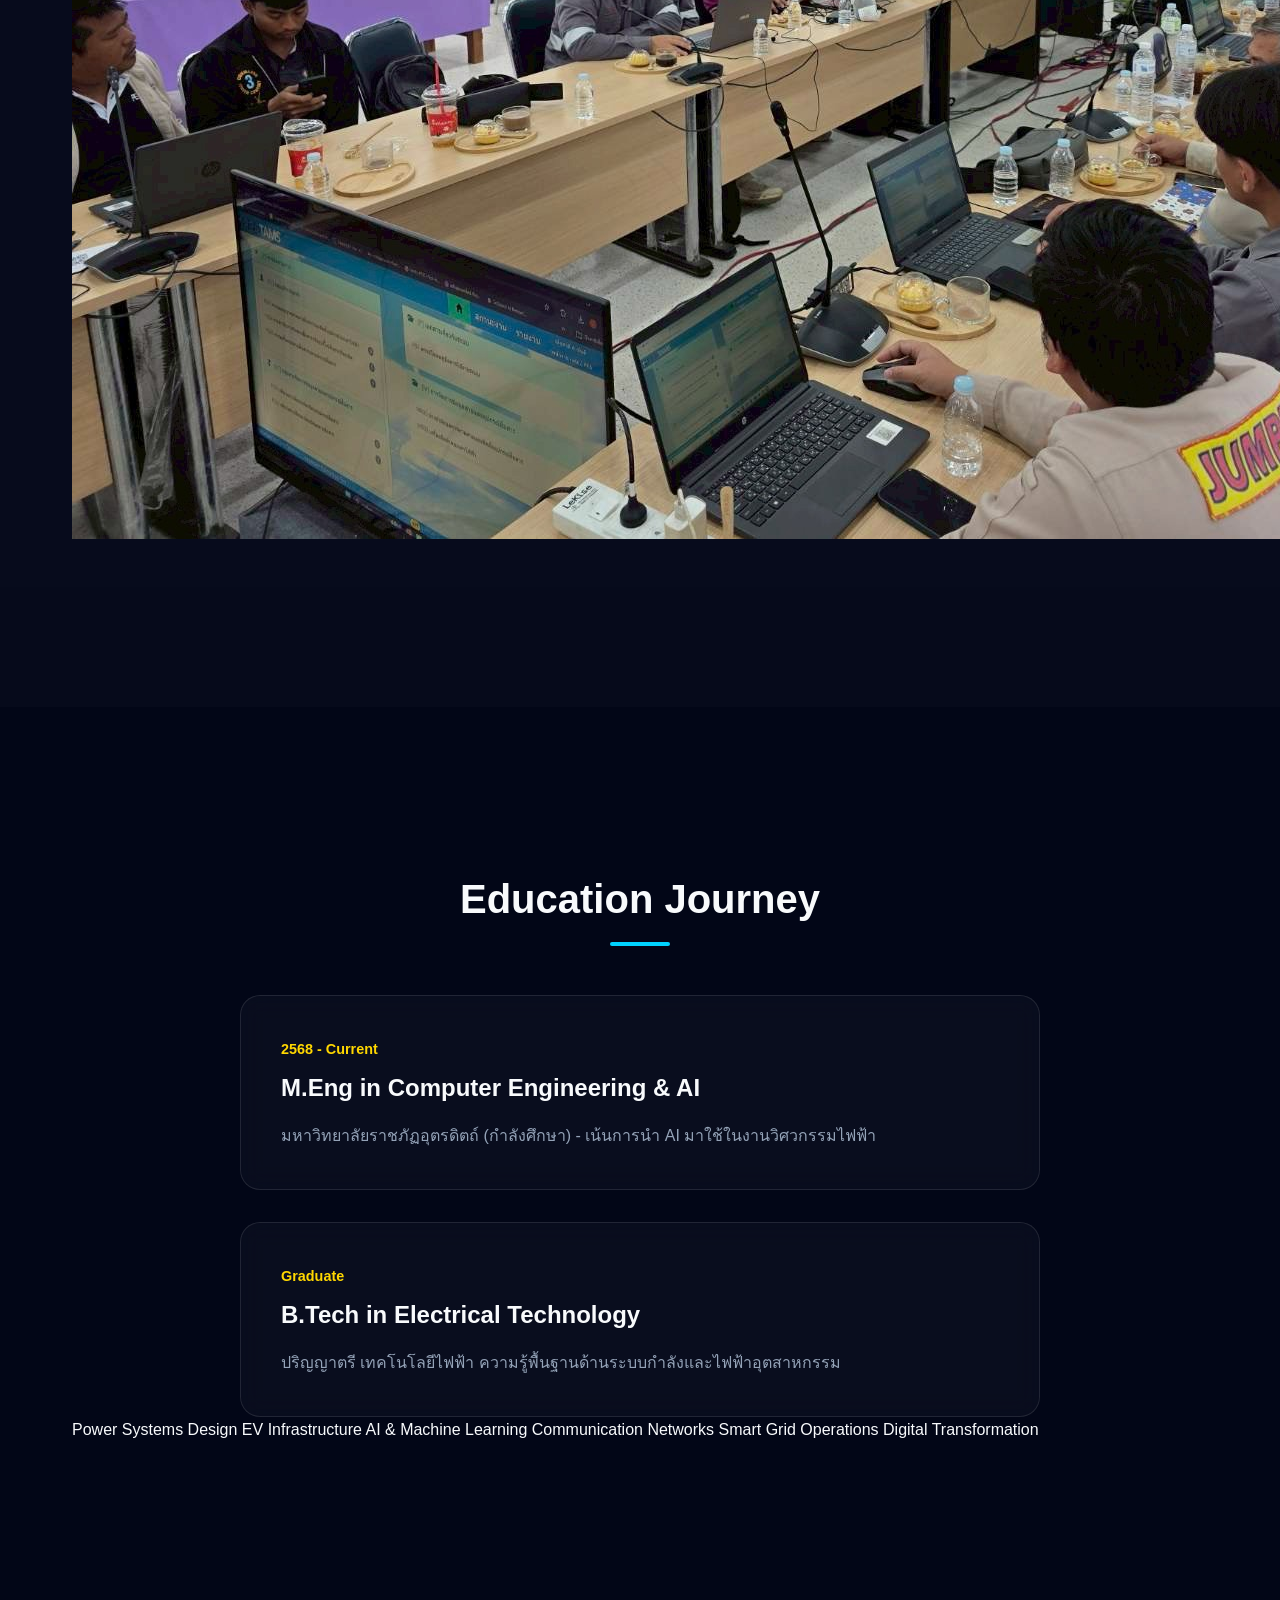
==== commit 04f175f9: "Update profile image to หน้าปก.jpg" ====
--- a/portfolio/index.html
+++ b/portfolio/index.html
@@ -43,7 +43,7 @@
             </div>
             <div class="hero-image" data-aos="zoom-in" data-aos-delay="200">
                 <div class="image-wrapper glass">
-                    <img src="assets/images/hero.png" alt="Jaturong Songpakde">
+                    <img src="assets/images/profile.jpg" alt="Jaturong Songpakde">
                 </div>
             </div>
         </div>
